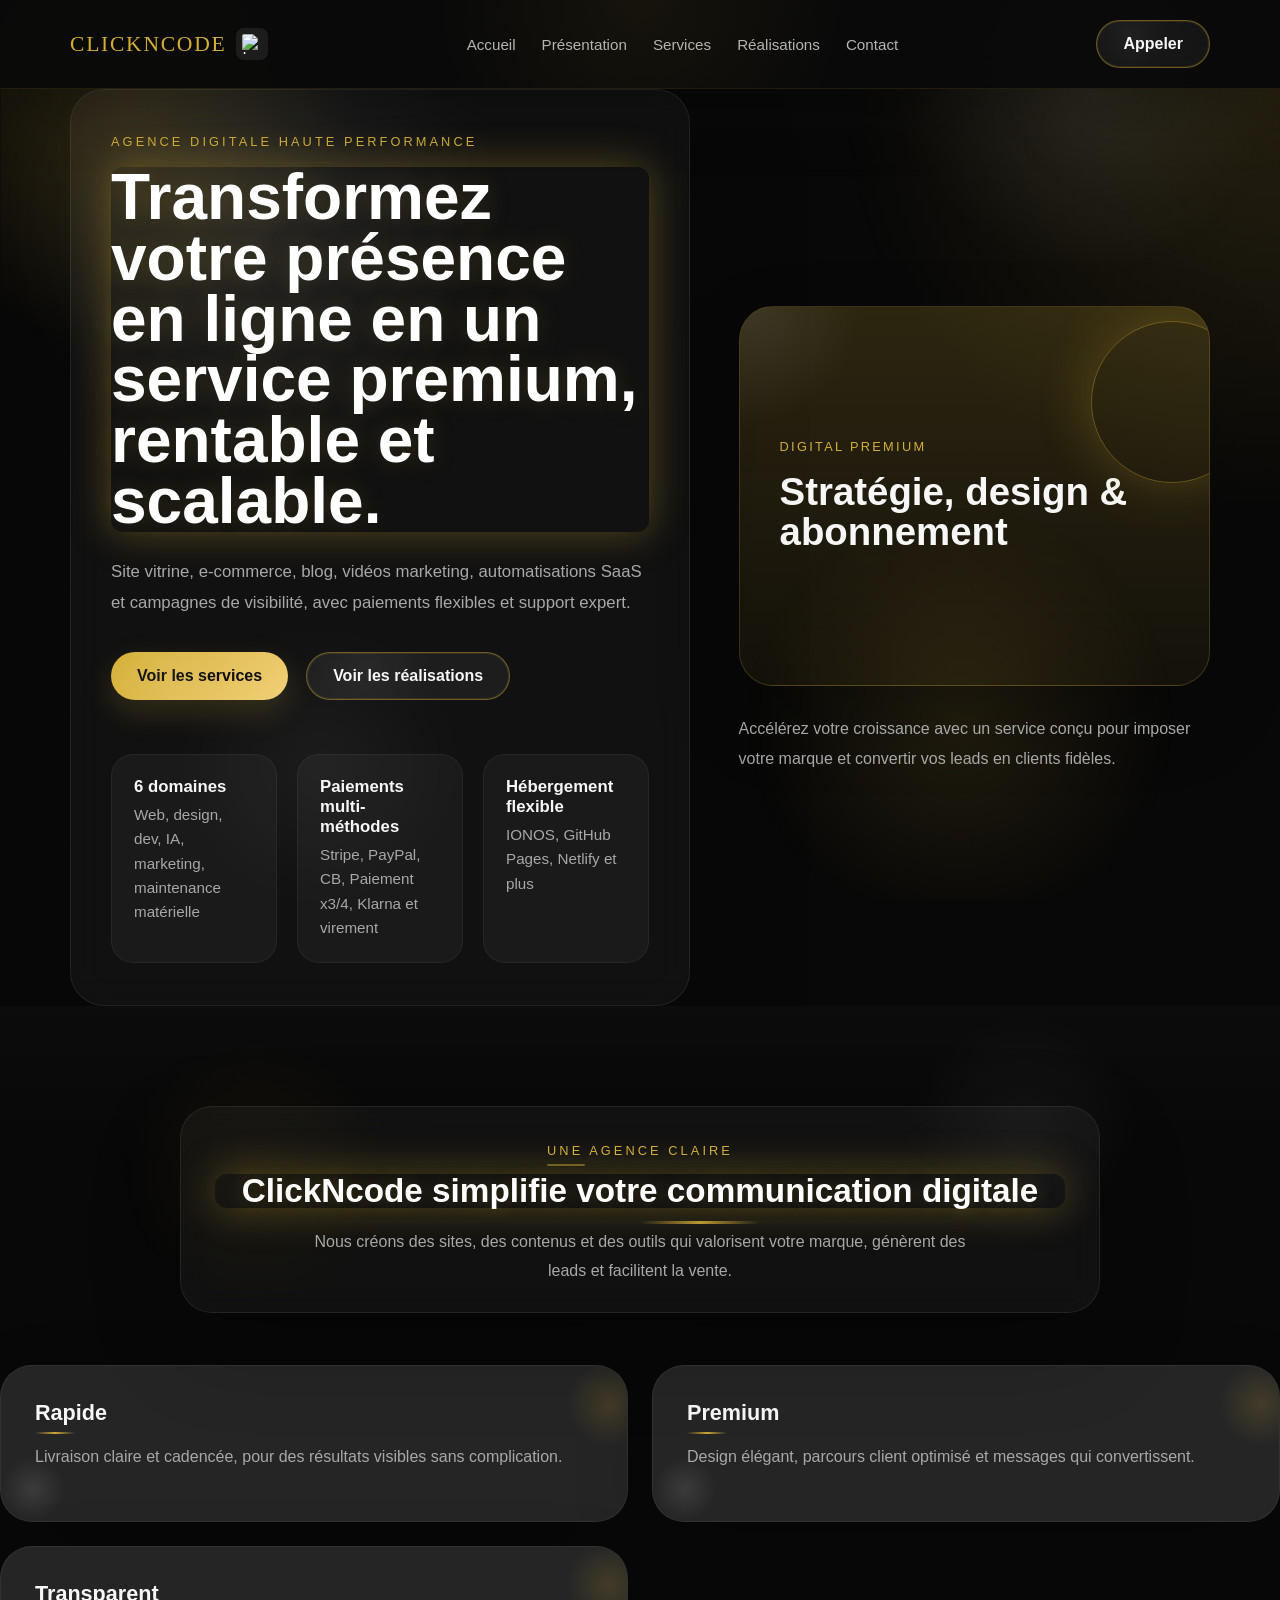
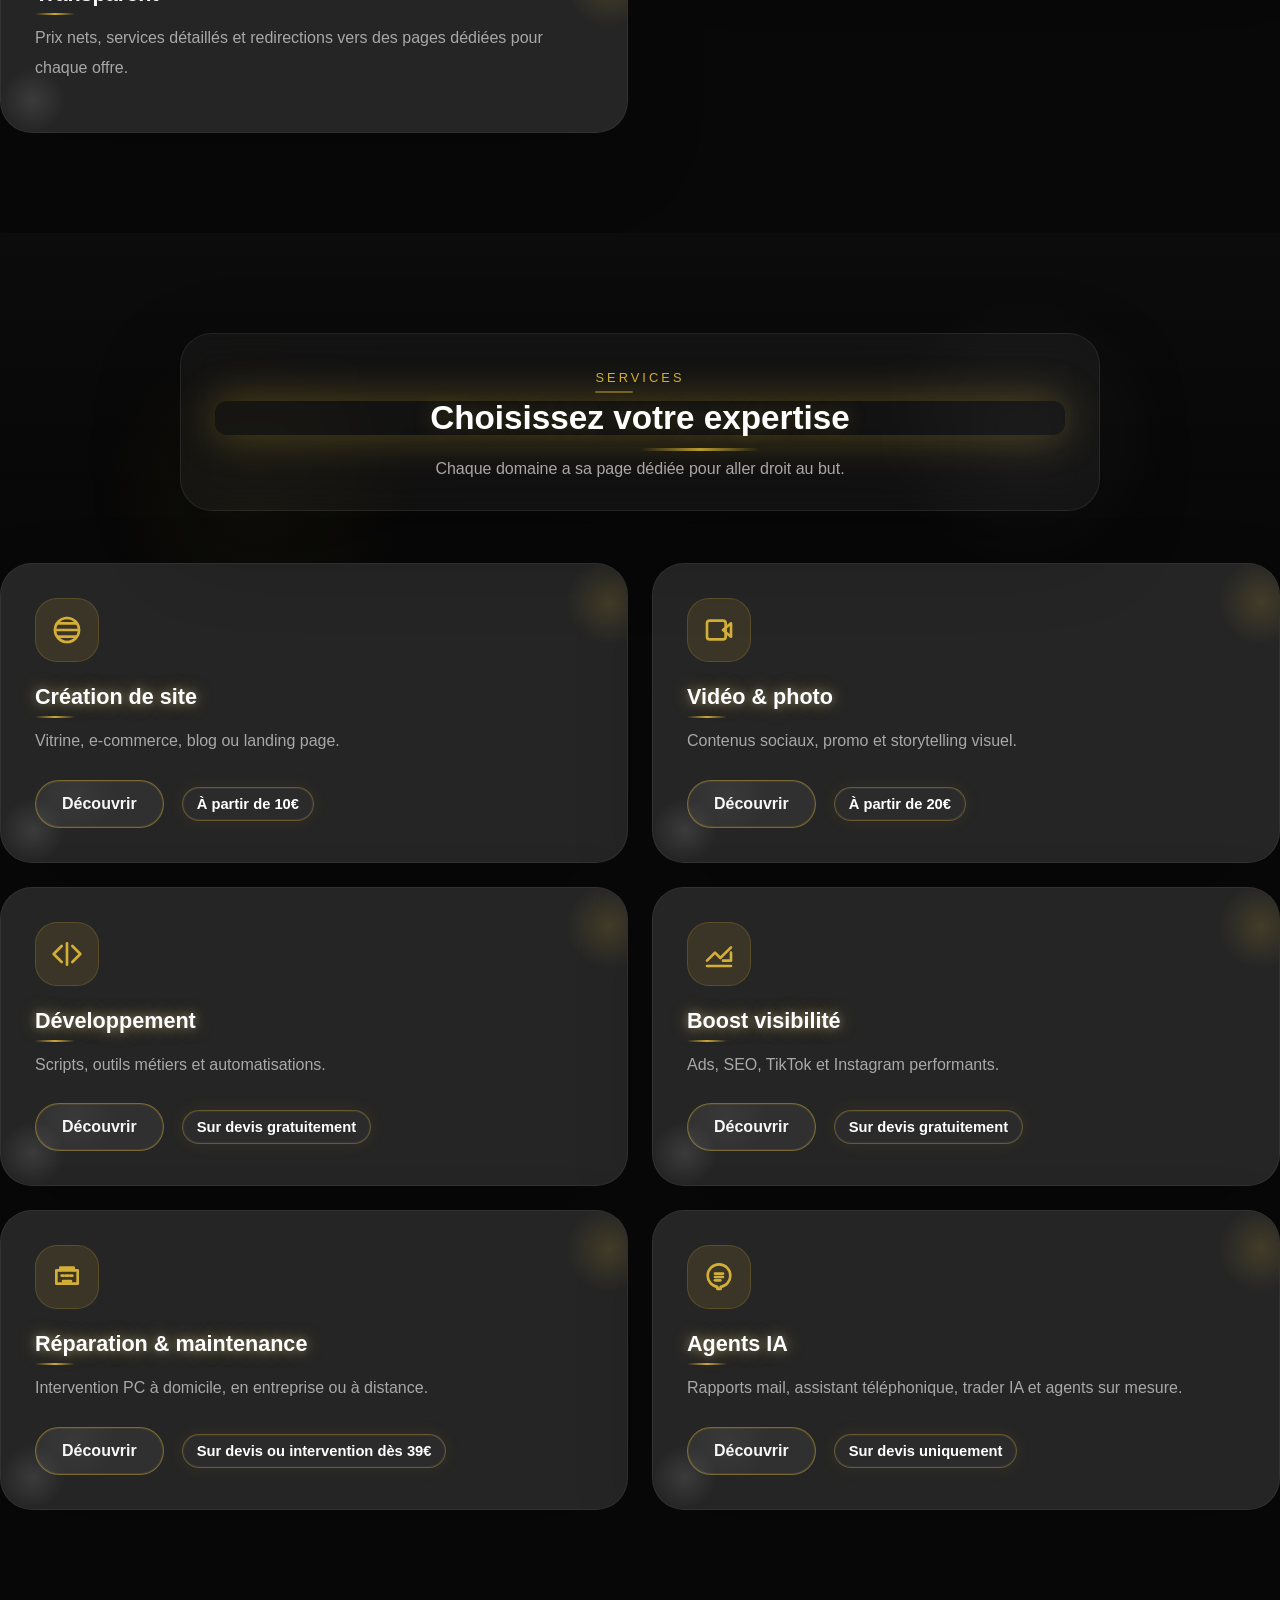
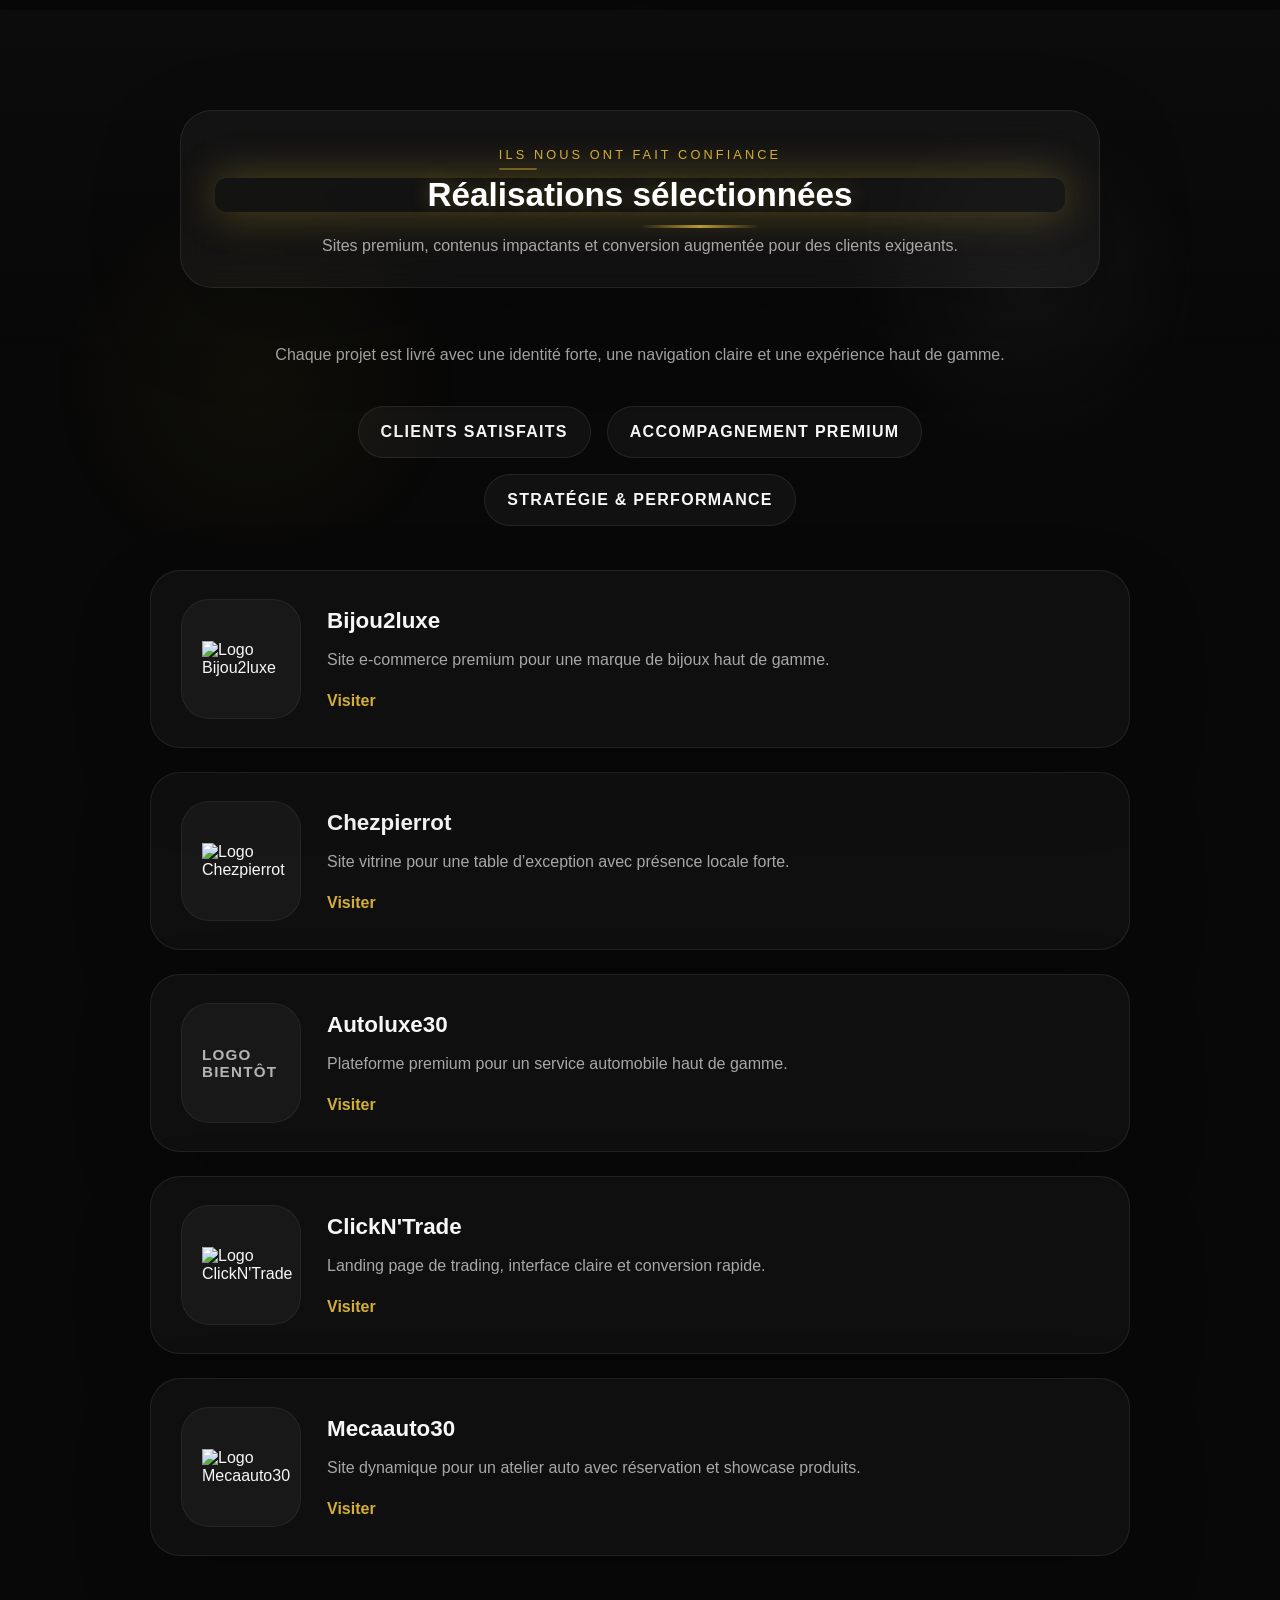
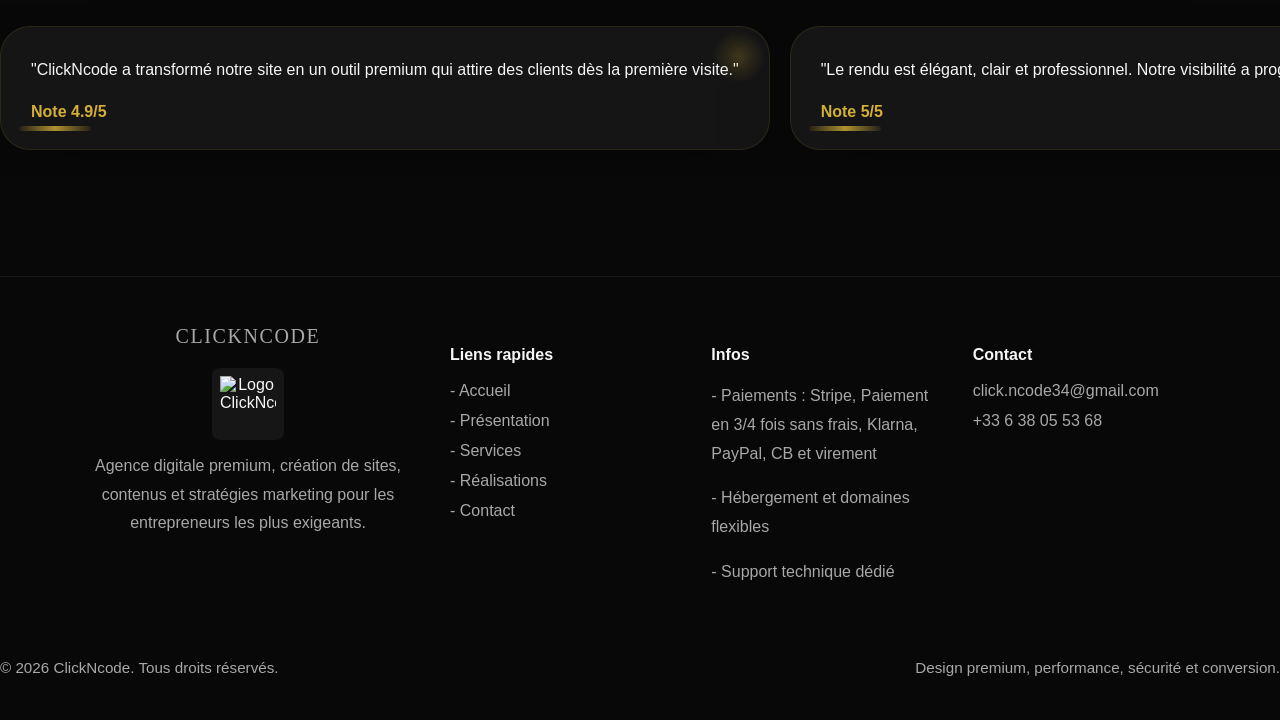
==== index.html @ bddd5344 "first comm" ====
<!DOCTYPE html>
<html lang="fr">
<head>
  <meta charset="UTF-8" />
  <meta name="viewport" content="width=device-width, initial-scale=1.0" />
  <meta http-equiv="X-UA-Compatible" content="IE=edge" />
  <meta http-equiv="Content-Security-Policy" content="default-src 'self'; script-src 'self' https://js.stripe.com; style-src 'self' 'unsafe-inline'; img-src 'self' data:; connect-src 'self' https://api.stripe.com https://hooks.stripe.com;" />
  <meta name="referrer" content="strict-origin-when-cross-origin" />
  <meta name="theme-color" content="#0F0F0F" />
  <title>ClickNcode | Agence digitale premium - site web, vidéo, visibilité</title>
  <meta name="description" content="ClickNcode accompagne les entreprises avec des sites vitrines, montages vidéo/photo, stratégies de visibilité et outils digitaux sur mesure. Paiements flexibles et hébergement adapté." />
  <meta name="keywords" content="ClickNcode, agence digitale, création site web, montage vidéo, boost visibilité, SEO, marketing digital, paiement flexible, hébergement web" />
  <meta property="og:title" content="ClickNcode | Agence digitale premium" />
  <meta property="og:description" content="Solutions web, vidéo/photo, visibilité et développement digital premium avec paiements flexibles et hébergement sur mesure." />
  <meta property="og:type" content="website" />
  <link rel="preconnect" href="https://fonts.googleapis.com" />
  <link rel="preconnect" href="https://fonts.gstatic.com" crossorigin />
  <link href="https://fonts.googleapis.com/css2?family=Montserrat:wght@300;400;500;600;700;800&family=Playfair+Display:wght@600;700;800&display=swap" rel="stylesheet" />
  <link rel="manifest" href="manifest.json" />
  <link rel="icon" type="image/png" href="logo_image_video/Logo%20CLICKNCODE.png" />
  <link rel="stylesheet" href="style.css" />
</head>
<body>
  <div class="page-loader" aria-hidden="true"><span></span></div>
  <header class="site-header">
    <div class="container header-inner">
      <div class="brand-group">
        <a class="brand" href="#hero">ClickNcode</a>
        <img class="brand-logo" src="logo_image_video/Logo%20CLICKNCODE.png" alt="Logo ClickNcode" />
      </div>
      <nav class="nav" aria-label="Navigation principale">
        <a href="#hero">Accueil</a>
        <a href="#presentation">Présentation</a>
        <a href="#services">Services</a>
        <a href="#realisations">Réalisations</a>
        <a href="#footer">Contact</a>
      </nav>
      <div class="header-actions">
        <a class="btn btn-secondary" href="tel:+33123456789">Appeler</a>
        <button class="menu-toggle" aria-label="Ouvrir le menu" aria-expanded="false">Menu</button>
      </div>
    </div>
  </header>

  <div class="mobile-menu" hidden>
    <a href="#hero">Accueil</a>
    <a href="#presentation">Présentation</a>
    <a href="#services">Services</a>
    <a href="#realisations">Réalisations</a>
    <a href="#footer">Contact</a>
    <a class="btn btn-primary" href="tel:+33123456789">Appeler</a>
  </div>

  <main>
    <section id="hero" class="hero section-hero">
      <div class="container hero-grid">
        <div class="hero-copy fade-in">
          <span class="eyebrow">Agence digitale haute performance</span>
          <h1 class="glow-title text-neon">Transformez votre présence en ligne en un service premium, rentable et scalable.</h1>
          <p>Site vitrine, e-commerce, blog, vidéos marketing, automatisations SaaS et campagnes de visibilité, avec paiements flexibles et support expert.</p>
          <div class="hero-actions">
            <a class="btn btn-primary" href="#services">Voir les services</a>
            <a class="btn btn-secondary" href="#realisations">Voir les réalisations</a>
          </div>
          <div class="hero-stats fade-in">
            <div><strong>6 domaines</strong><span>Web, design, dev, IA, marketing, maintenance matérielle</span></div>
            <div><strong>Paiements multi-méthodes</strong><span>Stripe, PayPal, CB, Paiement x3/4, Klarna et virement</span></div>
            <div><strong>Hébergement flexible</strong><span>IONOS, GitHub Pages, Netlify et plus</span></div>
          </div>
        </div>
        <div class="hero-visual fade-in" aria-hidden="true">
          <div class="hero-card">
            <span>Digital premium</span>
            <h2>Stratégie, design & abonnement</h2>
          </div>
          <div class="hero-detail fade-in">
            <p>Accélérez votre croissance avec un service conçu pour imposer votre marque et convertir vos leads en clients fidèles.</p>
          </div>
        </div>
      </div>
    </section>

    <section id="presentation" class="section fade-in">
      <div class="container section-header fade-in">
        <span class="eyebrow">Une agence claire</span>
        <h2 class="glow-title text-underline-gold">ClickNcode simplifie votre communication digitale</h2>
        <p>Nous créons des sites, des contenus et des outils qui valorisent votre marque, génèrent des leads et facilitent la vente.</p>
      </div>
      <div class="services-grid">
        <article class="service-card">
          <h3>Rapide</h3>
          <p>Livraison claire et cadencée, pour des résultats visibles sans complication.</p>
        </article>
        <article class="service-card">
          <h3>Premium</h3>
          <p>Design élégant, parcours client optimisé et messages qui convertissent.</p>
        </article>
        <article class="service-card">
          <h3>Transparent</h3>
          <p>Prix nets, services détaillés et redirections vers des pages dédiées pour chaque offre.</p>
        </article>
      </div>
    </section>

    <section id="services" class="section services-section fade-in">
      <div class="container section-header">
        <span class="eyebrow">Services</span>
        <h2 class="glow-title text-underline-gold">Choisissez votre expertise</h2>
        <p>Chaque domaine a sa page dédiée pour aller droit au but.</p>
      </div>
      <div class="services-grid">
        <article class="service-card fade-in">
          <div class="service-icon service-icon-web"></div>
          <h3 class="text-neon text-underline-gold">Création de site</h3>
          <p>Vitrine, e-commerce, blog ou landing page.</p>
          <div class="service-card-actions">
            <a class="btn btn-secondary" href="site-internet.html">Découvrir</a>
            <span class="service-note">À partir de 10€</span>
          </div>
        </article>
        <article class="service-card fade-in">
          <div class="service-icon service-icon-video"></div>
          <h3 class="text-neon text-underline-gold">Vidéo & photo</h3>
          <p>Contenus sociaux, promo et storytelling visuel.</p>
          <div class="service-card-actions">
            <a class="btn btn-secondary" href="video-photo.html">Découvrir</a>
            <span class="service-note">À partir de 20€</span>
          </div>
        </article>
        <article class="service-card fade-in">
          <div class="service-icon service-icon-dev"></div>
          <h3 class="text-neon text-underline-gold">Développement</h3>
          <p>Scripts, outils métiers et automatisations.</p>
          <div class="service-card-actions">
            <a class="btn btn-secondary" href="dev-workflow.html">Découvrir</a>
            <span class="service-note">Sur devis gratuitement</span>
          </div>
        </article>
        <article class="service-card fade-in">
          <div class="service-icon service-icon-growth"></div>
          <h3 class="text-neon text-underline-gold">Boost visibilité</h3>
          <p>Ads, SEO, TikTok et Instagram performants.</p>
          <div class="service-card-actions">
            <a class="btn btn-secondary" href="boost-visibilite.html">Découvrir</a>
            <span class="service-note">Sur devis gratuitement</span>
          </div>
        </article>
        <article class="service-card fade-in">
          <div class="service-icon service-icon-repair"></div>
          <h3 class="text-neon text-underline-gold">Réparation & maintenance</h3>
          <p>Intervention PC à domicile, en entreprise ou à distance.</p>
          <div class="service-card-actions">
            <a class="btn btn-secondary" href="repair-maintenance.html">Découvrir</a>
            <span class="service-note">Sur devis ou intervention dès 39€</span>
          </div>
        </article>
        <article class="service-card fade-in">
          <div class="service-icon service-icon-ia"></div>
          <h3 class="text-neon text-underline-gold">Agents IA</h3>
          <p>Rapports mail, assistant téléphonique, trader IA et agents sur mesure.</p>
          <div class="service-card-actions">
            <a class="btn btn-secondary" href="ia-agent.html">Découvrir</a>
            <span class="service-note">Sur devis uniquement</span>
          </div>
        </article>
      </div>
    </section>

    <section id="realisations" class="section work-section">
      <div class="container section-header">
        <span class="eyebrow">Ils nous ont fait confiance</span>
        <h2 class="glow-title text-underline-gold">Réalisations sélectionnées</h2>
        <p>Sites premium, contenus impactants et conversion augmentée pour des clients exigeants.</p>
      </div>
      <div class="projects-intro">
        <p>Chaque projet est livré avec une identité forte, une navigation claire et une expérience haut de gamme.</p>
      </div>
      <div class="trust-line">
        <span>Clients satisfaits</span>
        <span>Accompagnement premium</span>
        <span>Stratégie & performance</span>
      </div>
      <div class="projects-grid projects-grid--centered">
        <article class="project-card fade-in">
          <div class="project-logo">
            <img src="images/logo%20realisation%20site/bijou2luxe.png" alt="Logo Bijou2luxe" />
          </div>
          <div class="project-card-content">
            <h3>Bijou2luxe</h3>
            <p>Site e-commerce premium pour une marque de bijoux haut de gamme.</p>
            <a class="project-link" href="https://www.bijou2luxe.fr" target="_blank" rel="noreferrer">Visiter</a>
          </div>
        </article>
        <article class="project-card">
          <div class="project-logo">
            <img src="images/logo%20realisation%20site/chezpierrot.png" alt="Logo Chezpierrot" />
          </div>
          <div class="project-card-content">
            <h3>Chezpierrot</h3>
            <p>Site vitrine pour une table d’exception avec présence locale forte.</p>
            <a class="project-link" href="https://www.chezpierrot.fr" target="_blank" rel="noreferrer">Visiter</a>
          </div>
        </article>
        <article class="project-card project-card--placeholder">
          <div class="project-logo project-logo--placeholder">
            <span>Logo bientôt</span>
          </div>
          <div class="project-card-content">
            <h3>Autoluxe30</h3>
            <p>Plateforme premium pour un service automobile haut de gamme.</p>
            <a class="project-link" href="https://www.autoluxe30.fr" target="_blank" rel="noreferrer">Visiter</a>
          </div>
        </article>
        <article class="project-card">
          <div class="project-logo">
            <img src="images/logo%20realisation%20site/clickntrade.png" alt="Logo ClickN'Trade" />
          </div>
          <div class="project-card-content">
            <h3>ClickN'Trade</h3>
            <p>Landing page de trading, interface claire et conversion rapide.</p>
            <a class="project-link" href="https://cliqueandtrade.github.io/Trading/" target="_blank" rel="noreferrer">Visiter</a>
          </div>
        </article>
        <article class="project-card">
          <div class="project-logo">
            <img src="images/logo%20realisation%20site/mecaauto.png" alt="Logo Mecaauto30" />
          </div>
          <div class="project-card-content">
            <h3>Mecaauto30</h3>
            <p>Site dynamique pour un atelier auto avec réservation et showcase produits.</p>
            <a class="project-link" href="https://www.mecaauto30.fr" target="_blank" rel="noreferrer">Visiter</a>
          </div>
        </article>
      </div>
      <div class="testimonial-carousel" style="margin-top: 50px;">
        <div class="testimonial-track">
          <article class="testimonial-card">
            <p>"ClickNcode a transformé notre site en un outil premium qui attire des clients dès la première visite."</p>
            <strong>Note 4.9/5</strong>
          </article>
          <article class="testimonial-card">
            <p>"Le rendu est élégant, clair et professionnel. Notre visibilité a progressé immédiatement."</p>
            <strong>Note 5/5</strong>
          </article>
          <article class="testimonial-card">
            <p>"Le nouveau site reflète parfaitement notre image de marque et apporte un vrai sérieux à notre offre."</p>
            <strong>Note 5/5</strong>
          </article>
          <article class="testimonial-card">
            <p>"Très réactif, professionnel et à l’écoute. Le projet a été livré dans les temps avec une qualité remarquable."</p>
            <strong>Note 4.9/5</strong>
          </article>
          <article class="testimonial-card">
            <p>"Les visuels et le parcours client sont modernes et performants. On reçoit déjà plus de demandes qualifiées."</p>
            <strong>Note 5/5</strong>
          </article>
          <article class="testimonial-card">
            <p>"Un accompagnement premium et une stratégie qui fait la différence dans nos campagnes marketing."</p>
            <strong>Note 4.9/5</strong>
          </article>
          <article class="testimonial-card">
            <p>"Notre présence en ligne est enfin cohérente et soignée. Excellent travail sur l’identité visuelle."</p>
            <strong>Note 4.9/5</strong>
          </article>
          <article class="testimonial-card">
            <p>"La communication était claire, la mise en place rapide et les résultats visibles dès le lancement."</p>
            <strong>Note 5/5</strong>
          </article>
          <article class="testimonial-card">
            <p>"Chaque détail du site montre un vrai savoir-faire. Le service est haut de gamme et efficace."</p>
            <strong>Note 4.9/5</strong>
          </article>
          <article class="testimonial-card">
            <p>"Nous recommandons ClickNcode pour son professionnalisme, sa créativité et sa capacité à livrer du premium."</p>
            <strong>Note 5/5</strong>
          </article>
          <article class="testimonial-card">
            <p>"ClickNcode a transformé notre site en un outil premium qui attire des clients dès la première visite."</p>
            <strong>Note 4.9/5</strong>
          </article>
          <article class="testimonial-card">
            <p>"Le rendu est élégant, clair et professionnel. Notre visibilité a progressé immédiatement."</p>
            <strong>Note 5/5</strong>
          </article>
          <article class="testimonial-card">
            <p>"Le nouveau site reflète parfaitement notre image de marque et apporte un vrai sérieux à notre offre."</p>
            <strong>Note 5/5</strong>
          </article>
          <article class="testimonial-card">
            <p>"Très réactif, professionnel et à l’écoute. Le projet a été livré dans les temps avec une qualité remarquable."</p>
            <strong>Note 4.9/5</strong>
          </article>
          <article class="testimonial-card">
            <p>"Les visuels et le parcours client sont modernes et performants. On reçoit déjà plus de demandes qualifiées."</p>
            <strong>Note 5/5</strong>
          </article>
          <article class="testimonial-card">
            <p>"Un accompagnement premium et une stratégie qui fait la différence dans nos campagnes marketing."</p>
            <strong>Note 4.9/5</strong>
          </article>
          <article class="testimonial-card">
            <p>"Notre présence en ligne est enfin cohérente et soignée. Excellent travail sur l’identité visuelle."</p>
            <strong>Note 4.9/5</strong>
          </article>
          <article class="testimonial-card">
            <p>"La communication était claire, la mise en place rapide et les résultats visibles dès le lancement."</p>
            <strong>Note 5/5</strong>
          </article>
          <article class="testimonial-card">
            <p>"Chaque détail du site montre un vrai savoir-faire. Le service est haut de gamme et efficace."</p>
            <strong>Note 4.9/5</strong>
          </article>
          <article class="testimonial-card">
            <p>"Nous recommandons ClickNcode pour son professionnalisme, sa créativité et sa capacité à livrer du premium."</p>
            <strong>Note 5/5</strong>
          </article>
        </div>
      </div>
    </section>
  </main>

  <footer id="footer" class="site-footer">
    <div class="container footer-grid">
      <div class="footer-logo-group">
        <div class="footer-brand-group">
          <a class="brand footer-brand" href="#hero">ClickNcode</a>
          <img class="footer-logo" src="logo_image_video/Logo%20CLICKNCODE.png" alt="Logo ClickNcode" />
        </div>
        <p>Agence digitale premium, création de sites, contenus et stratégies marketing pour les entrepreneurs les plus exigeants.</p>
      </div>
      <div>
        <h4>Liens rapides</h4>
        <a href="#hero"> - Accueil</a>
        <a href="#presentation"> - Présentation</a>
        <a href="#services"> - Services</a>
        <a href="#realisations"> - Réalisations</a>
        <a href="#footer"> - Contact</a>
      </div>
      <div>
        <h4>Infos</h4>
        <p> - Paiements : Stripe, Paiement en 3/4 fois sans frais, Klarna, PayPal, CB et virement</p>
        <p> - Hébergement et domaines flexibles</p>
        <p> - Support technique dédié</p>
      </div>
      <div>
        <h4>Contact</h4>
        <a href="mailto:click.ncode34@gmail.com">click.ncode34@gmail.com</a>
        <a href="tel:+33638055368">+33 6 38 05 53 68</a>
      </div>
    </div>
    <div class="footer-bottom">
      <p>© 2026 ClickNcode. Tous droits réservés.</p>
      <p>Design premium, performance, sécurité et conversion.</p>
    </div>
  </footer>

  <script src="script.js"></script>
</body>
</html>
---- style.css ----
:root {
  --color-primary: #d4af37;
  --color-primary-dark: #b08f2c;
  --color-dark: #0f0f0f;
  --color-accent: #252525;
  --color-surface: #141414;
  --color-muted: #b4b4b4;
  --color-light: #f5f5f5;
  --radius: 28px;
  --shadow: 0 32px 80px rgba(0, 0, 0, 0.18);
  --text: #f7f7f7;
  --text-muted: #a8a8a8;
}

* {
  box-sizing: border-box;
}

html {
  scroll-behavior: smooth;
}

body {
  margin: 0;
  font-family: 'Montserrat', sans-serif;
  background: #080808;
  color: var(--text);
  min-height: 100vh;
  position: relative;
  overflow-x: hidden;
}

body::before {
  content: '';
  position: fixed;
  inset: 0;
  pointer-events: none;
  background: radial-gradient(circle at 10% 15%, rgba(212, 175, 55, 0.18), transparent 16%),
    radial-gradient(circle at 85% 10%, rgba(255, 255, 255, 0.08), transparent 14%),
    radial-gradient(circle at 25% 85%, rgba(255, 255, 255, 0.05), transparent 12%),
    radial-gradient(circle at 75% 80%, rgba(212, 175, 55, 0.12), transparent 18%),
    linear-gradient(180deg, rgba(255,255,255,0.02), transparent 22%);
  filter: blur(1px);
  animation: drift 35s ease-in-out infinite;
  z-index: -1;
}

body::after {
  content: '';
  position: fixed;
  inset: 0;
  pointer-events: none;
  background-image: radial-gradient(rgba(255,255,255,0.04) 1px, transparent 1px);
  background-size: 130px 130px;
  opacity: 0.12;
  mix-blend-mode: screen;
  z-index: -1;
}

img {
  max-width: 100%;
  display: block;
}

a {
  color: inherit;
  text-decoration: none;
}

button,
input,
textarea {
  font: inherit;
}

.page-loader {
  position: fixed;
  inset: 0;
  display: flex;
  align-items: center;
  justify-content: center;
  background: #080808;
  z-index: 9999;
  transition: opacity 0.4s ease, visibility 0.4s ease;
}

.page-loader span {
  width: 72px;
  height: 72px;
  border: 3px solid rgba(212, 175, 55, 0.35);
  border-top-color: var(--color-primary);
  border-radius: 50%;
  animation: spin 1.3s linear infinite;
}

.page-loader.hidden {
  opacity: 0;
  visibility: hidden;
}

@keyframes spin {
  to {
    transform: rotate(360deg);
  }
}

.site-header {
  position: sticky;
  top: 0;
  z-index: 50;
  backdrop-filter: blur(18px);
  background: rgba(15, 15, 15, 0.85);
  border-bottom: 1px solid rgba(255, 255, 255, 0.04);
  transition: background 0.3s ease, border-color 0.3s ease, box-shadow 0.3s ease;
}

.site-header.scrolled {
  background: rgba(10, 10, 10, 0.95);
  border-color: rgba(212, 175, 55, 0.12);
  box-shadow: 0 20px 60px rgba(0, 0, 0, 0.25);
}

.site-header::after {
  content: '';
  position: absolute;
  inset: 0;
  background: radial-gradient(circle at 50% 0%, rgba(212, 175, 55, 0.08), transparent 32%);
  pointer-events: none;
  opacity: 0.8;
}

.header-inner {
  display: flex;
  align-items: center;
  justify-content: space-between;
  gap: 32px;
  padding: 20px 0;
}

.container {
  width: min(1140px, calc(100% - 32px));
  margin: 0 auto;
}

.brand {
  font-family: 'Playfair Display', serif;
  font-size: 1.35rem;
  letter-spacing: 0.08em;
  color: var(--color-primary);
  text-transform: uppercase;
}

.brand-group,
.footer-brand-group {
  display: flex;
  align-items: center;
  gap: 10px;
}

.brand-logo {
  width: 32px;
  height: 32px;
  object-fit: contain;
  border-radius: 8px;
  background: rgba(255, 255, 255, 0.08);
  padding: 6px;
}

.nav {
  display: flex;
  gap: 26px;
  font-size: 0.95rem;
  color: var(--color-muted);
}

.nav a:hover {
  color: var(--text);
}

.header-actions {
  display: flex;
  gap: 16px;
  align-items: center;
}

.menu-toggle {
  display: none;
  border: 1px solid rgba(255, 255, 255, 0.14);
  background: transparent;
  color: var(--text);
  padding: 10px 14px;
  border-radius: 16px;
  cursor: pointer;
}

.btn {
  display: inline-flex;
  align-items: center;
  justify-content: center;
  border-radius: 999px;
  padding: 14px 26px;
  font-weight: 700;
  transition: transform 0.24s ease, background 0.24s ease;
}

.btn:hover {
  transform: translateY(-1px);
}

.btn-primary {
  background: linear-gradient(135deg, #d4af37, #f1d078);
  color: #0f0f0f;
  box-shadow: 0 12px 30px rgba(212, 175, 55, 0.18);
  transition: transform 0.24s ease, box-shadow 0.24s ease, filter 0.24s ease;
}

.btn-primary:hover {
  transform: translateY(-2px);
  box-shadow: 0 18px 40px rgba(212, 175, 55, 0.26);
  filter: brightness(1.06);
}

.btn-secondary {
  border: 1px solid rgba(212, 175, 55, 0.45);
  color: var(--text);
  background: rgba(255, 255, 255, 0.05);
  box-shadow: inset 0 0 0 1px rgba(212, 175, 55, 0.12);
}

.btn-secondary:hover {
  background: rgba(255, 255, 255, 0.09);
  border-color: rgba(212, 175, 55, 0.75);
  box-shadow: 0 0 28px rgba(212, 175, 55, 0.14);
}

.section {
  padding: 100px 0;
  position: relative;
  overflow: hidden;
}

.section::before {
  content: '';
  position: absolute;
  inset: 0;
  pointer-events: none;
  background: radial-gradient(circle at 20% 20%, rgba(212, 175, 55, 0.06), transparent 12%),
    radial-gradient(circle at 80% 15%, rgba(255, 255, 255, 0.05), transparent 10%);
  opacity: 0.85;
  animation: driftSlow 35s ease-in-out infinite;
}

.section::after {
  content: '';
  position: absolute;
  inset: 0;
  background: linear-gradient(180deg, rgba(255,255,255,0.02), transparent 20%);
  pointer-events: none;
}

.section-header {
  text-align: center;
  margin: 0 auto 52px;
  position: relative;
  z-index: 1;
  background: rgba(255, 255, 255, 0.04);
  border: 1px solid rgba(255, 255, 255, 0.08);
  border-radius: 32px;
  padding: 34px 34px 26px;
  max-width: 920px;
  box-shadow: 0 32px 90px rgba(0, 0, 0, 0.22);
  backdrop-filter: blur(16px);
}

.section-header h2 {
  font-size: clamp(2rem, 2.5vw, 3.2rem);
  line-height: 1.05;
  margin: 0;
  position: relative;
  z-index: 1;
  color: #fff;
  text-shadow: 0 0 18px rgba(212, 175, 55, 0.18);
}

.section-header p {
  color: var(--text-muted);
  max-width: 720px;
  margin: 20px auto 0;
  line-height: 1.8;
}

.section-header .eyebrow {
  position: relative;
  z-index: 1;
  margin-bottom: 16px;
}

.section-header .eyebrow::after {
  content: '';
  position: absolute;
  inset: auto 0 -8px 0;
  width: 38px;
  height: 2px;
  background: rgba(212, 175, 55, 0.45);
  border-radius: 999px;
}

.fade-in {
  opacity: 0;
  transform: translateY(30px);
  transition: opacity 0.75s ease, transform 0.75s ease;
}

.fade-in.visible {
  opacity: 1;
  transform: translateY(0);
}

.eyebrow {
  display: inline-block;
  margin-bottom: 18px;
  color: var(--color-primary);
  text-transform: uppercase;
  font-size: 0.8rem;
  letter-spacing: 0.24em;
}

.section-header h2 {
  font-size: clamp(2rem, 2.6vw, 3.4rem);
  line-height: 1.02;
  margin: 0;
  position: relative;
  z-index: 1;
  color: #fff;
  text-shadow: 0 0 20px rgba(212, 175, 55, 0.28), 0 0 36px rgba(255,255,255,0.08);
}

.section-header h2::after {
  content: '';
  position: absolute;
  left: 50%;
  bottom: -16px;
  width: 120px;
  height: 3px;
  border-radius: 999px;
  background: linear-gradient(90deg, rgba(212,175,55,0), rgba(212,175,55,0.95), rgba(212,175,55,0));
  transform: translateX(-50%) scaleX(1);
  transform-origin: center;
  opacity: 0.9;
  animation: underlinePulse 1.8s ease-in-out infinite alternate;
}

@keyframes underlinePulse {
  0% { transform: translateX(-50%) scaleX(0.9); opacity: 0.75; }
  100% { transform: translateX(-50%) scaleX(1); opacity: 1; }
}

.section-header p {
  color: var(--text-muted);
  max-width: 680px;
  margin: 20px auto 0;
  line-height: 1.8;
}

.section-header .eyebrow {
  position: relative;
  z-index: 1;
}

.section-header .eyebrow::after {
  content: '';
  position: absolute;
  inset: auto 0 -8px 0;
  height: 2px;
  background: rgba(212, 175, 55, 0.45);
  border-radius: 999px;
}

.section-hero {
  min-height: calc(100vh - 92px);
  display: grid;
  place-items: center;
  position: relative;
  overflow: hidden;
}

.section-hero::before {
  content: '';
  position: absolute;
  inset: 0;
  background: radial-gradient(circle at top right, rgba(212, 175, 55, 0.14), transparent 28%),
    radial-gradient(circle at 20% 15%, rgba(255, 255, 255, 0.08), transparent 20%);
  pointer-events: none;
}

.hero-grid {
  position: relative;
  display: grid;
  grid-template-columns: 1.2fr 0.9fr;
  gap: 40px;
  align-items: center;
}

.hero-copy {
  max-width: 620px;
  z-index: 1;
  background: rgba(255, 255, 255, 0.04);
  border: 1px solid rgba(255, 255, 255, 0.08);
  border-radius: 34px;
  padding: 42px 40px;
  box-shadow: 0 40px 120px rgba(0, 0, 0, 0.24);
  backdrop-filter: blur(18px);
  transition: transform 0.25s ease, border-color 0.25s ease;
}

.hero-copy:hover {
  transform: translateY(-2px);
}

.hero-copy h1 {
  font-size: clamp(2.8rem, 5vw, 4.4rem);
  line-height: 0.95;
  margin: 0 0 24px;
  opacity: 0;
  transform: translateY(24px);
  animation: revealUp 0.9s ease forwards 0.2s;
  text-shadow: 0 0 26px rgba(212, 175, 55, 0.18);
}

.hero-copy p {
  color: var(--text-muted);
  font-size: 1.05rem;
  line-height: 1.85;
  max-width: 560px;
  opacity: 0;
  transform: translateY(20px);
  animation: revealUp 0.9s ease forwards 0.35s;
  text-shadow: 0 0 10px rgba(255,255,255,0.06);
}

.hero-actions {
  display: flex;
  flex-wrap: wrap;
  gap: 18px;
  margin-top: 34px;
  opacity: 0;
  transform: translateY(18px);
  animation: revealUp 0.9s ease forwards 0.5s;
}

.hero-stats {
  display: grid;
  grid-template-columns: repeat(3, minmax(0, 1fr));
  gap: 20px;
  margin-top: 54px;
}

.hero-stats div {
  background: rgba(255, 255, 255, 0.04);
  border: 1px solid rgba(255, 255, 255, 0.05);
  padding: 22px;
  border-radius: 22px;
}

.hero-stats strong {
  display: block;
  font-size: 1.05rem;
  margin-bottom: 6px;
}

.hero-stats span {
  color: var(--text-muted);
  font-size: 0.95rem;
  line-height: 1.6;
}

.hero-visual {
  position: relative;
}

.hero-card {
  position: relative;
  background: linear-gradient(180deg, rgba(212, 175, 55, 0.18), rgba(212, 175, 55, 0.06));
  border: 1px solid rgba(212, 175, 55, 0.22);
  border-radius: 34px;
  padding: 40px;
  min-height: 380px;
  display: flex;
  flex-direction: column;
  justify-content: center;
  gap: 18px;
  box-shadow: var(--shadow);
  overflow: hidden;
}

.hero-card::before {
  content: '';
  position: absolute;
  inset: 0;
  background: radial-gradient(circle at top left, rgba(255, 255, 255, 0.18), transparent 20%);
  opacity: 0.55;
  pointer-events: none;
  animation: pulseGlow 3.8s ease-in-out infinite alternate;
}

.hero-card::after {
  content: '';
  position: absolute;
  top: 14px;
  right: -44px;
  width: 160px;
  height: 160px;
  border-radius: 50%;
  border: 1px solid rgba(212, 175, 55, 0.45);
  box-shadow: 0 0 60px rgba(212, 175, 55, 0.3);
  opacity: 0.85;
  pointer-events: none;
}

.hero-card span {
  color: var(--color-primary);
  text-transform: uppercase;
  letter-spacing: 0.18em;
  font-size: 0.8rem;
}

.hero-card h2 {
  margin: 0;
  font-size: 2.4rem;
  line-height: 1.05;
}

.hero-detail {
  margin-top: 28px;
  color: var(--text-muted);
  font-size: 1rem;
  line-height: 1.85;
}

.services-grid,
.pricing-grid,
.process-grid,
.testimonial-grid,
.footer-grid {
  display: grid;
  gap: 24px;
}

.services-grid {
  grid-template-columns: repeat(2, minmax(0, 1fr));
}

.service-card {
  background: var(--color-accent);
  border: 1px solid rgba(255, 255, 255, 0.06);
  border-radius: 32px;
  padding: 34px;
  box-shadow: var(--shadow);
  position: relative;
  overflow: hidden;
  transition: border-color 0.3s ease, box-shadow 0.3s ease;
}

.service-card::before {
  content: '';
  position: absolute;
  top: -22px;
  right: -42px;
  width: 120px;
  height: 120px;
  border-radius: 50%;
  background: radial-gradient(circle, rgba(212, 175, 55, 0.24), transparent 50%);
  opacity: 0.7;
  pointer-events: none;
}

.service-card::after {
  content: '';
  position: absolute;
  bottom: -18px;
  left: -18px;
  width: 100px;
  height: 100px;
  background: radial-gradient(circle, rgba(255, 255, 255, 0.1), transparent 45%);
  pointer-events: none;
}

.service-card:hover {
  border-color: rgba(212, 175, 55, 0.55);
  box-shadow: 0 34px 100px rgba(212, 175, 55, 0.22);
}

.service-card:hover::before {
  transform: scale(1.08);
  opacity: 1;
}

.service-card:hover .service-icon::before {
  filter: drop-shadow(0 0 18px rgba(212,175,55,0.45));
}

.service-card h3 {
  position: relative;
}

.service-card h3::after {
  content: '';
  position: absolute;
  left: 0;
  bottom: -8px;
  width: 40px;
  height: 2px;
  background: linear-gradient(90deg, rgba(212,175,55,0), rgba(212,175,55,0.95), rgba(212,175,55,0));
}

.service-card-actions {
  display: flex;
  align-items: center;
  gap: 18px;
  margin-top: 24px;
  flex-wrap: wrap;
}

.service-note {
  display: inline-flex;
  align-items: center;
  color: #fff;
  font-weight: 700;
  font-size: 0.92rem;
  padding: 8px 14px;
  border-radius: 999px;
  border: 1px solid rgba(212, 175, 55, 0.35);
  background: rgba(255, 255, 255, 0.03);
  box-shadow: inset 0 0 0 1px rgba(255, 255, 255, 0.05), 0 0 18px rgba(212, 175, 55, 0.08);
  position: relative;
  overflow: hidden;
}

.service-note::after {
  content: '';
  position: absolute;
  inset: 0;
  background: linear-gradient(120deg, rgba(255,255,255,0.3) 0%, rgba(255,255,255,0.05) 50%, rgba(255,255,255,0.3) 100%);
  opacity: 0.08;
  transform: translateX(-110%);
  transition: transform 0.8s ease;
}

.service-note:hover::after {
  transform: translateX(110%);
}

@media (max-width: 720px) {
  .service-card-actions {
    flex-direction: column;
    align-items: flex-start;
    gap: 12px;
  }

  .service-note {
    width: 100%;
    text-align: center;
    justify-content: center;
  }
}

.service-icon {
  width: 64px;
  height: 64px;
  border-radius: 22px;
  display: grid;
  place-items: center;
  margin-bottom: 22px;
  background: rgba(212, 175, 55, 0.12);
  border: 1px solid rgba(212, 175, 55, 0.2);
}

.service-icon::before {
  content: '';
  width: 32px;
  height: 32px;
  display: block;
  background-size: contain;
  background-repeat: no-repeat;
  background-position: center;
}

.service-icon-web::before {
  background-image: url("data:image/svg+xml,%3Csvg xmlns='http://www.w3.org/2000/svg' viewBox='0 0 24 24' fill='none' stroke='%23d4af37' stroke-width='2' stroke-linecap='round' stroke-linejoin='round'%3E%3Cpath d='M3 12h18'/%3E%3Cpath d='M12 3a9 9 0 0 1 0 18'/%3E%3Cpath d='M12 3a9 9 0 0 0 0 18'/%3E%3Cpath d='M5 7h14'/%3E%3Cpath d='M5 17h14'/%3E%3C/svg%3E");
}

.service-icon-video::before {
  background-image: url("data:image/svg+xml,%3Csvg xmlns='http://www.w3.org/2000/svg' viewBox='0 0 24 24' fill='none' stroke='%23d4af37' stroke-width='2' stroke-linecap='round' stroke-linejoin='round'%3E%3Crect x='3' y='5' width='14' height='14' rx='2'/%3E%3Cpath d='M21 7l-6 5 6 5V7z'/%3E%3C/svg%3E");
}

.service-icon-dev::before {
  background-image: url("data:image/svg+xml,%3Csvg xmlns='http://www.w3.org/2000/svg' viewBox='0 0 24 24' fill='none' stroke='%23d4af37' stroke-width='2' stroke-linecap='round' stroke-linejoin='round'%3E%3Cpolyline points='16 18 22 12 16 6'/%3E%3Cpolyline points='8 6 2 12 8 18'/%3E%3Cpath d='M12 4v16'/%3E%3C/svg%3E");
}

.service-icon-growth::before {
  background-image: url("data:image/svg+xml,%3Csvg xmlns='http://www.w3.org/2000/svg' viewBox='0 0 24 24' fill='none' stroke='%23d4af37' stroke-width='2' stroke-linecap='round' stroke-linejoin='round'%3E%3Cpolyline points='3 17 9 11 13 15 21 7'/%3E%3Cpath d='M21 11v6H15'/%3E%3Cpath d='M3 21h18'/%3E%3C/svg%3E");
}

.service-icon-ia::before {
  background-image: url("data:image/svg+xml,%3Csvg xmlns='http://www.w3.org/2000/svg' viewBox='0 0 24 24' fill='none' stroke='%23d4af37' stroke-width='2' stroke-linecap='round' stroke-linejoin='round'%3E%3Cpath d='M12 2.5c-4.7 0-8.5 3.8-8.5 8.5 0 4.3 3.2 7.9 7.3 8.4V21h2.4v-1.6c4.1-.4 7.3-4.1 7.3-8.4 0-4.7-3.8-8.5-8.5-8.5z'/%3E%3Cpath d='M9 9.5h6'/%3E%3Cpath d='M9 12h6'/%3E%3Cpath d='M9 14.5h4'/%3E%3C/svg%3E");
}

.service-icon-repair::before {
  background-image: url("data:image/svg+xml,%3Csvg xmlns='http://www.w3.org/2000/svg' viewBox='0 0 24 24' fill='none' stroke='%23d4af37' stroke-width='2' stroke-linecap='round' stroke-linejoin='round'%3E%3Cpath d='M4 7h16v10H4z'/%3E%3Cpath d='M7 7V5h10v2'/%3E%3Cpath d='M8 11h1.5'/%3E%3Cpath d='M14.5 11H16'/%3E%3Cpath d='M11 11h2'/%3E%3Cpath d='M9 15h6'/%3E%3Cpath d='M9 17h6'/%3E%3C/svg%3E");
}

.service-card h3 {
  margin: 0 0 14px;
  font-size: 1.35rem;
}

.service-card p {
  color: var(--text-muted);
  line-height: 1.85;
}

.pricing-grid {
  grid-template-columns: repeat(3, minmax(0, 1fr));
}

.pricing-card {
  background: rgba(255, 255, 255, 0.03);
  border: 1px solid rgba(255, 255, 255, 0.06);
  border-radius: 32px;
  padding: 34px;
  display: flex;
  flex-direction: column;
  justify-content: space-between;
}

.pricing-card.featured {
  border-color: rgba(212, 175, 55, 0.4);
  background: linear-gradient(180deg, rgba(255, 255, 255, 0.05), rgba(212, 175, 55, 0.08));
}

.package-tag {
  display: inline-flex;
  padding: 8px 16px;
  border-radius: 999px;
  background: rgba(212, 175, 55, 0.12);
  color: var(--color-primary);
  text-transform: uppercase;
  font-size: 0.75rem;
  letter-spacing: 0.16em;
}

.pricing-card h3 {
  margin: 24px 0 16px;
}

.pricing-card p {
  color: var(--text-muted);
  line-height: 1.8;
}

.price {
  margin: 28px 0;
  font-size: 3rem;
  line-height: 1;
}

.price span {
  display: block;
  font-size: 1rem;
  color: var(--text-muted);
  margin-top: 6px;
}

.pricing-card ul {
  list-style: none;
  padding: 0;
  margin: 0 0 30px;
  color: var(--text-muted);
  line-height: 1.9;
}

.pricing-card li::before {
  content: '•';
  color: var(--color-primary);
  display: inline-block;
  width: 1.2rem;
}

.process-grid {
  grid-template-columns: repeat(5, minmax(0, 1fr));
}

.process-step {
  background: var(--color-accent);
  border: 1px solid rgba(255, 255, 255, 0.06);
  border-radius: 28px;
  padding: 28px;
  text-align: center;
  min-height: 240px;
}

.process-step span {
  display: inline-flex;
  width: 48px;
  height: 48px;
  align-items: center;
  justify-content: center;
  border-radius: 50%;
  background: rgba(212, 175, 55, 0.16);
  color: var(--color-primary);
  font-weight: 800;
  margin-bottom: 18px;
}

.process-step h3 {
  margin: 0 0 14px;
}

.process-step p {
  color: var(--text-muted);
  line-height: 1.8;
}

.testimonial-grid,
.projects-grid {
  grid-template-columns: repeat(2, minmax(0, 1fr));
}

.testimonial-card,
.project-card {
  background: rgba(255, 255, 255, 0.03);
  border: 1px solid rgba(255, 255, 255, 0.08);
  padding: 34px;
  border-radius: 30px;
  box-shadow: var(--shadow);
}

.projects-intro {
  max-width: 760px;
  margin: 0 auto 36px;
  text-align: center;
}

.projects-intro p {
  color: var(--text-muted);
  font-size: 1rem;
  line-height: 1.9;
}

.trust-line {
  display: flex;
  justify-content: center;
  flex-wrap: wrap;
  gap: 16px;
  margin: 0 auto 44px;
  max-width: 820px;
}

.trust-line span {
  min-width: 180px;
  display: inline-flex;
  align-items: center;
  justify-content: center;
  padding: 16px 22px;
  background: rgba(255, 255, 255, 0.04);
  border: 1px solid rgba(255, 255, 255, 0.08);
  border-radius: 999px;
  font-weight: 600;
  color: var(--text);
  text-transform: uppercase;
  letter-spacing: 0.08em;
}

.projects-grid {
  display: grid;
  gap: 24px;
  margin: 0 auto;
  max-width: 980px;
}

.projects-grid--centered {
  grid-template-columns: 1fr;
}

.project-card {
  display: grid;
  grid-template-columns: 120px 1fr;
  gap: 26px;
  align-items: center;
  background: rgba(255, 255, 255, 0.03);
  border: 1px solid rgba(255, 255, 255, 0.08);
  padding: 28px 30px;
  border-radius: 30px;
  box-shadow: var(--shadow);
}

.project-logo {
  display: grid;
  place-items: center;
  width: 100%;
  min-height: 120px;
  padding: 20px;
  border-radius: 28px;
  background: rgba(255, 255, 255, 0.04);
  border: 1px solid rgba(255, 255, 255, 0.06);
}

.project-logo img {
  max-height: 80px;
  max-width: 100%;
  object-fit: contain;
}

.project-logo--placeholder {
  color: rgba(255, 255, 255, 0.68);
  font-size: 0.95rem;
  font-weight: 700;
  text-transform: uppercase;
  letter-spacing: 0.08em;
}

.project-card-content {
  display: grid;
  gap: 12px;
}

.project-card h3 {
  margin: 0;
  font-size: 1.4rem;
}

.project-card p {
  color: var(--text-muted);
  line-height: 1.75;
  margin: 0;
}

.project-link {
  display: inline-flex;
  color: var(--color-primary);
  font-weight: 700;
  margin-top: 6px;
}

.project-card:hover {
  transform: translateY(-4px);
  transition: transform 0.25s ease;
  border-color: rgba(212, 175, 55, 0.16);
  box-shadow: 0 32px 80px rgba(212, 175, 55, 0.12);
}

.project-card:hover .project-logo {
  background: rgba(212, 175, 55, 0.08);
}

@media (max-width: 820px) {
  .projects-grid--centered {
    grid-template-columns: 1fr;
  }

  .project-card {
    grid-template-columns: 1fr;
    text-align: center;
  }

  .project-card-content {
    align-items: center;
  }

  .project-logo {
    margin: 0 auto;
  }
}

.project-card a {
  color: var(--color-primary);
  font-weight: 700;
}

.testimonial-carousel {
  overflow: hidden;
  width: 100%;
  padding: 20px 0;
}

.testimonial-track {
  display: flex;
  gap: 20px;
  animation: slideTestimonials 30s linear infinite;
  padding-bottom: 6px;
}

.testimonial-card {
  min-width: 320px;
  flex: 0 0 auto;
  padding: 28px 30px;
  background: rgba(255, 255, 255, 0.055);
  border: 1px solid rgba(212, 175, 55, 0.12);
  transition: transform 0.3s ease, box-shadow 0.3s ease, border-color 0.3s ease;
  position: relative;
  overflow: hidden;
}

.testimonial-card::before {
  content: '';
  position: absolute;
  top: -10px;
  right: -10px;
  width: 80px;
  height: 80px;
  border-radius: 50%;
  background: radial-gradient(circle, rgba(212, 175, 55, 0.22), transparent 46%);
  pointer-events: none;
}

.testimonial-card:hover {
  transform: translateY(-4px);
  box-shadow: 0 32px 72px rgba(212, 175, 55, 0.22);
  border-color: rgba(212, 175, 55, 0.24);
}

.testimonial-card::after {
  content: '';
  position: absolute;
  left: 18px;
  bottom: 18px;
  width: 72px;
  height: 5px;
  border-radius: 999px;
  background: linear-gradient(90deg, rgba(212,175,55,0.08), rgba(212,175,55,0.9), rgba(212,175,55,0.08));
  opacity: 0.9;
  pointer-events: none;
}

.testimonial-card:hover::after {
  width: 90px;
}

.testimonial-card p {
  font-size: 1rem;
  line-height: 1.85;
  margin: 0 0 18px;
  color: var(--text);
}

.testimonial-card strong {
  color: var(--color-primary);
}

@keyframes slideTestimonials {
  0% { transform: translateX(0); }
  100% { transform: translateX(-50%); }
}

@keyframes drift {
  0%, 100% { transform: translate(0, 0); }
  50% { transform: translate(10px, -10px); }
}

@keyframes revealUp {
  0% { opacity: 0; transform: translateY(26px); }
  100% { opacity: 1; transform: translateY(0); }
}

@keyframes driftSlow {
  0%, 100% { transform: translate(0, 0); }
  50% { transform: translate(-10px, 8px); }
}

@keyframes pulseGlow {
  0% { opacity: 0.55; transform: scale(1); }
  100% { opacity: 0.7; transform: scale(1.02); }
}

.btn-primary,
.btn-secondary {
  position: relative;
  overflow: hidden;
}

.btn-primary::after,
.btn-secondary::after {
  content: '';
  position: absolute;
  inset: 0;
  background: radial-gradient(circle at 30% 30%, rgba(255, 255, 255, 0.3), transparent 45%);
  opacity: 0.15;
  pointer-events: none;
}

.btn-primary:hover::after,
.btn-secondary:hover::after {
  opacity: 0.3;
}

.fade-in {
  opacity: 0;
  transform: translateY(22px);
  transition: opacity 0.75s ease, transform 0.75s ease;
}

.fade-in.visible {
  opacity: 1;
  transform: translateY(0);
}

.glow-title {
  position: relative;
  color: #fff;
  text-shadow: 0 0 20px rgba(212, 175, 55, 0.45), 0 0 40px rgba(212, 175, 55, 0.18);
}

.glow-title::before {
  content: '';
  position: absolute;
  inset: 0;
  border-radius: 12px;
  box-shadow: 0 0 40px rgba(212, 175, 55, 0.35);
  opacity: 0;
  transition: opacity 0.4s ease;
}

.glow-title.visible::before {
  opacity: 1;
}

.text-neon {
  position: relative;
  color: #fff;
  text-shadow: 0 0 10px rgba(255,255,255,0.3), 0 0 16px rgba(212, 175, 55, 0.5);
}

.text-underline-gold {
  position: relative;
}

.text-underline-gold::after {
  content: '';
  position: absolute;
  left: 0;
  bottom: -8px;
  width: 100%;
  height: 3px;
  border-radius: 999px;
  background: linear-gradient(90deg, rgba(212,175,55,0), rgba(212,175,55,0.95), rgba(212,175,55,0));
  transform: scaleX(0);
  transform-origin: left;
  transition: transform 0.5s ease;
}

.text-underline-gold.visible::after {
  transform: scaleX(1);
}

.contact-grid {
  display: grid;
  grid-template-columns: 1fr 0.95fr;
  gap: 48px;
  align-items: start;
}

.contact-copy {
  max-width: 520px;
}

.contact-copy h2 {
  margin: 18px 0 0;
  font-size: clamp(2rem, 3.6vw, 3rem);
}

.contact-copy p {
  color: var(--text-muted);
  line-height: 1.9;
  margin-top: 22px;
}

.contact-details {
  display: grid;
  gap: 14px;
  margin-top: 28px;
}

.contact-link {
  color: var(--text);
  border-bottom: 1px solid rgba(212, 175, 55, 0.2);
  padding-bottom: 2px;
}

.social-buttons {
  display: flex;
  flex-wrap: wrap;
  gap: 12px;
  margin-top: 28px;
}

.social-btn {
  padding: 12px 18px;
  border-radius: 999px;
  font-size: 0.95rem;
  color: #fff;
  transition: transform 0.2s ease;
}

.social-btn:hover {
  transform: translateY(-1px);
}

.social-facebook { background: #1877f2; }
.social-instagram { background: #e1306c; }
.social-tiktok { background: #000; }

.contact-form {
  background: var(--color-accent);
  border: 1px solid rgba(255, 255, 255, 0.05);
  border-radius: 32px;
  padding: 36px;
}

.form-field {
  display: grid;
  gap: 12px;
  margin-bottom: 20px;
}

.form-field label {
  color: var(--text-muted);
  font-size: 0.95rem;
}

.form-field input,
.form-field textarea {
  border: 1px solid rgba(255, 255, 255, 0.12);
  border-radius: 20px;
  background: rgba(255, 255, 255, 0.03);
  color: var(--text);
  padding: 16px 18px;
}

.form-field input::placeholder,
.form-field textarea::placeholder {
  color: rgba(255, 255, 255, 0.45);
}

.form-note {
  margin-top: 18px;
  color: var(--text-muted);
  font-size: 0.95rem;
}

.site-footer {
  border-top: 1px solid rgba(255, 255, 255, 0.06);
  padding: 48px 0 24px;
}

.footer-grid {
  grid-template-columns: 1.5fr repeat(3, minmax(0, 1fr));
  gap: 24px;
}

.footer-logo-group {
  display: flex;
  flex-direction: column;
  align-items: center;
  gap: 12px;
  margin-bottom: 18px;
  text-align: center;
}

.footer-brand {
  display: inline-block;
  font-size: 1.25rem;
}

.footer-brand-group {
  display: flex;
  flex-direction: column;
  align-items: center;
  gap: 8px;
}

.footer-logo {
  width: 72px;
  height: 72px;
  object-fit: contain;
  border-radius: 8px;
  background: rgba(255, 255, 255, 0.06);
  padding: 8px;
}

.footer-logo-group p {
  max-width: 360px;
  margin: 0;
}

.site-footer h4 {
  margin-bottom: 18px;
  font-size: 1rem;
}

.site-footer a {
  display: block;
  margin-bottom: 12px;
  color: var(--text-muted);
}

.site-footer p {
  color: var(--text-muted);
  line-height: 1.8;
}

.footer-bottom {
  display: flex;
  justify-content: space-between;
  flex-wrap: wrap;
  gap: 16px;
  margin-top: 36px;
  color: rgba(255, 255, 255, 0.55);
  font-size: 0.95rem;
}

.mobile-menu {
  position: fixed;
  inset: 0;
  z-index: 49;
  background: rgba(10, 10, 10, 0.98);
  padding: 100px 24px 24px;
  display: grid;
  gap: 20px;
  overflow-y: auto;
}

.mobile-menu[hidden] {
  display: none !important;
}

.mobile-menu a {
  font-size: 1.1rem;
  color: var(--text);
  padding: 12px 0;
  border-bottom: 1px solid rgba(255, 255, 255, 0.06);
}

@media (max-width: 960px) {
  .hero-grid {
    grid-template-columns: 1fr;
  }

  .hero-stats {
    grid-template-columns: 1fr;
  }

  .services-grid,
  .testimonial-grid {
    grid-template-columns: 1fr;
  }

  .pricing-grid {
    grid-template-columns: 1fr;
  }

  .process-grid {
    grid-template-columns: 1fr;
  }

  .container {
    width: min(100%, calc(100% - 32px));
  }
}

@media (max-width: 720px) {
  .header-inner {
    flex-wrap: wrap;
  }

  .nav {
    display: none;
  }

  .menu-toggle {
    display: inline-flex;
  }

  .hero-copy h1 {
    font-size: 2.5rem;
  }

  .contact-grid {
    grid-template-columns: 1fr;
  }

  .footer-grid {
    grid-template-columns: 1fr;
  }
}

@media (prefers-reduced-motion: reduce) {
  *, *::before, *::after {
    animation: none !important;
    transition: none !important;
    scroll-behavior: auto !important;
  }
}
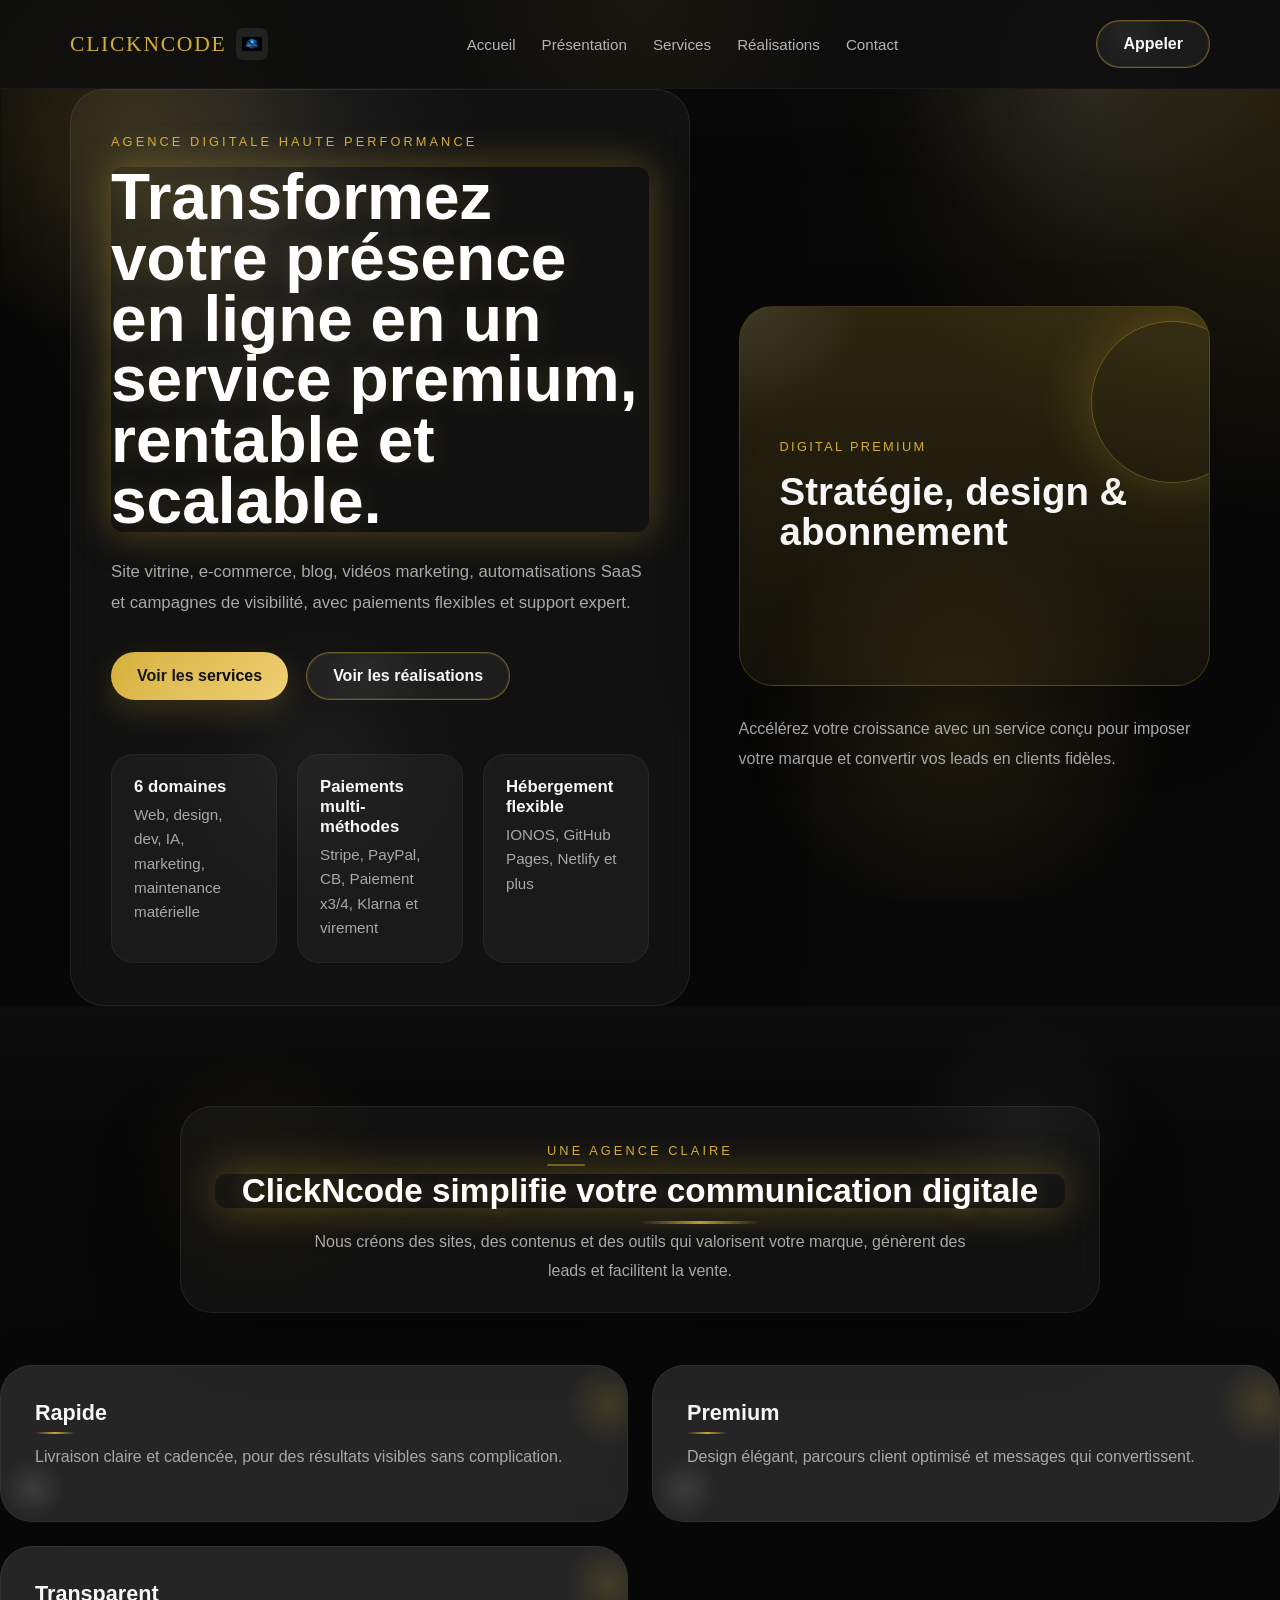
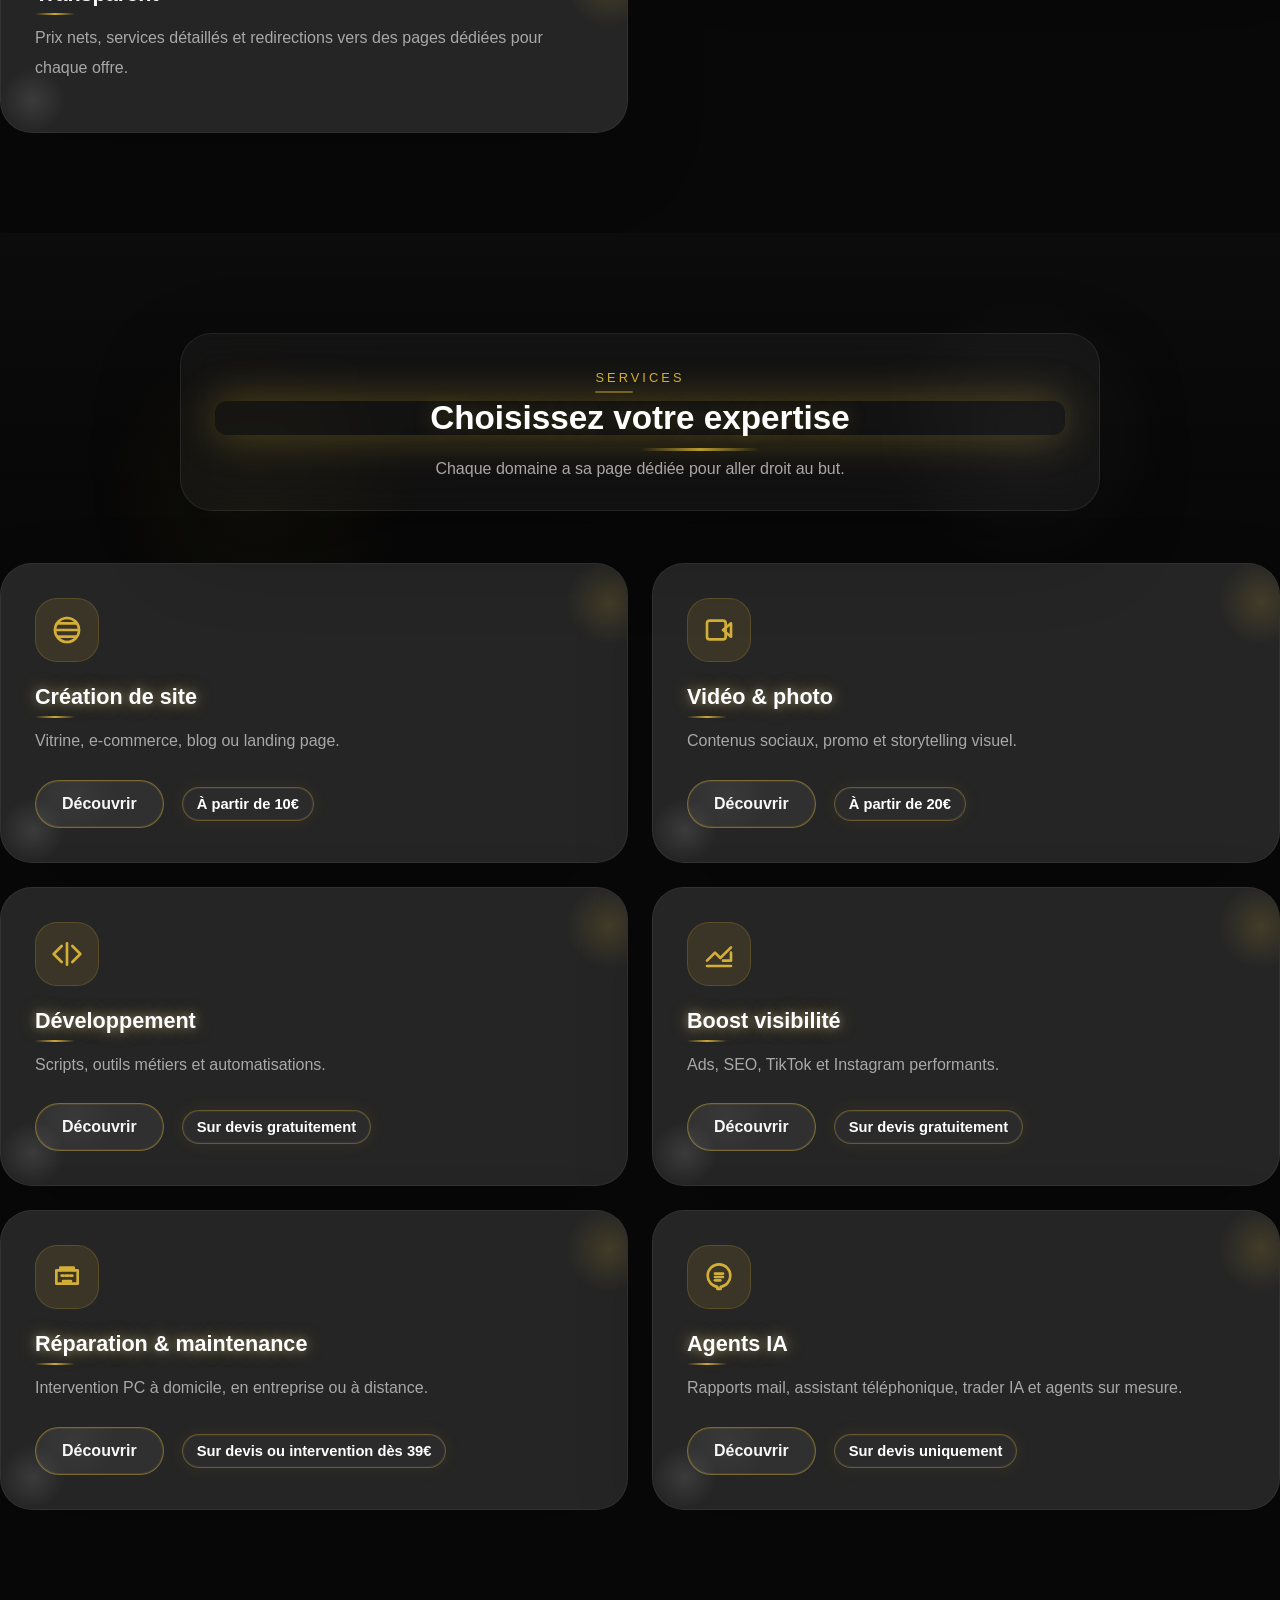
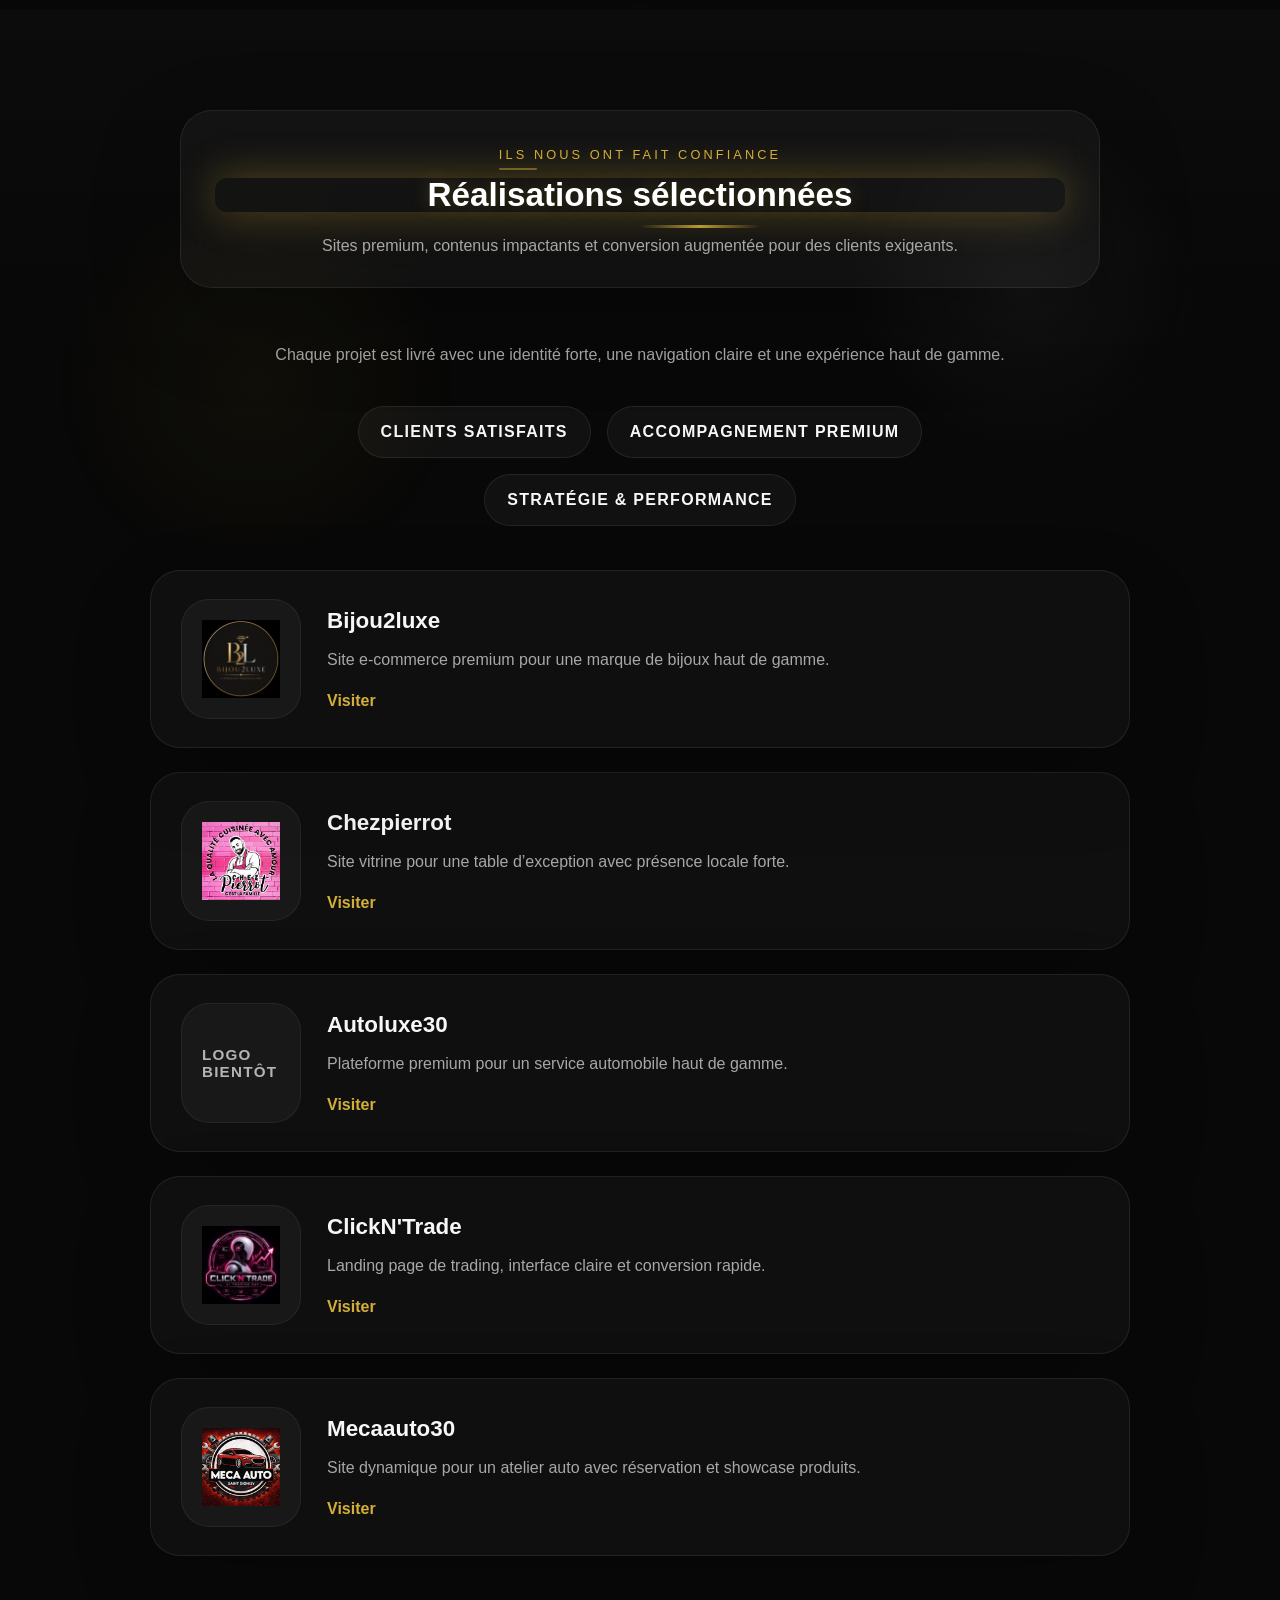
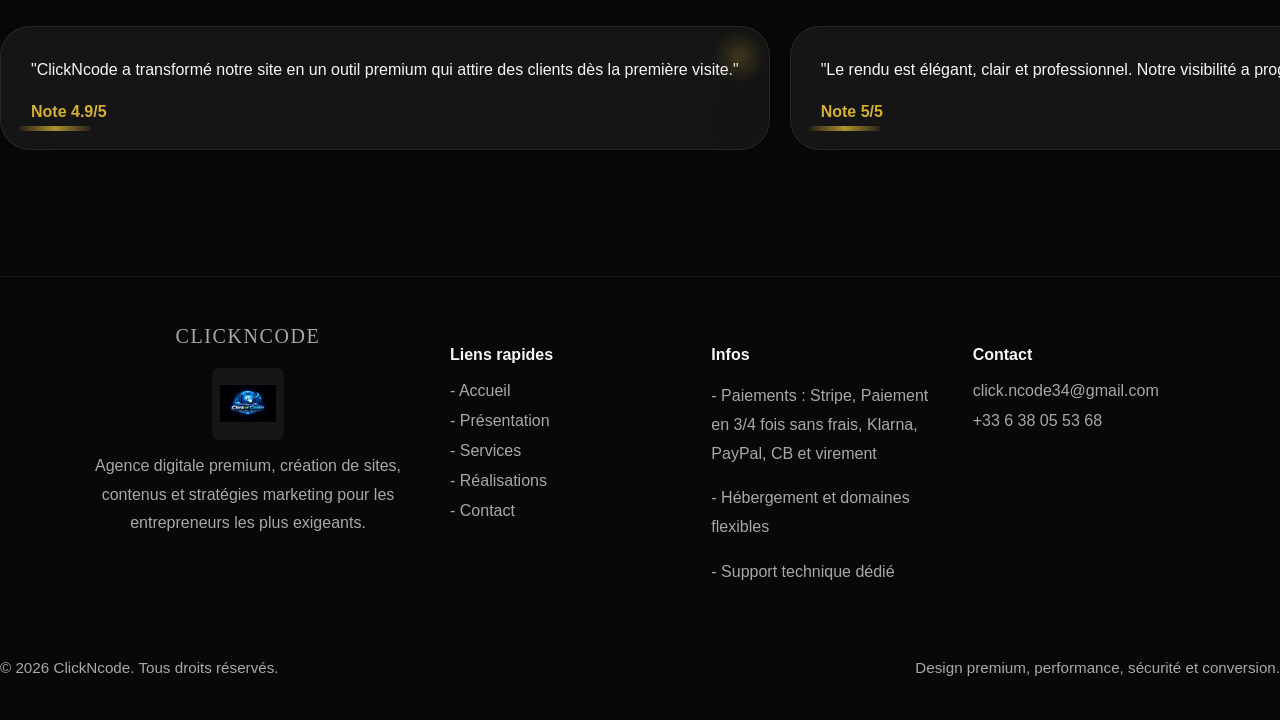
==== commit db13e36e: "Update index.html" ====
--- a/index.html
+++ b/index.html
@@ -36,7 +36,7 @@
         <a href="#footer">Contact</a>
       </nav>
       <div class="header-actions">
-        <a class="btn btn-secondary" href="tel:+33123456789">Appeler</a>
+        <a class="btn btn-secondary" href="tel:+33638055368">Appeler</a>
         <button class="menu-toggle" aria-label="Ouvrir le menu" aria-expanded="false">Menu</button>
       </div>
     </div>
@@ -48,7 +48,7 @@
     <a href="#services">Services</a>
     <a href="#realisations">Réalisations</a>
     <a href="#footer">Contact</a>
-    <a class="btn btn-primary" href="tel:+33123456789">Appeler</a>
+    <a class="btn btn-primary" href="tel:+33638055368">Appeler</a>
   </div>
 
   <main>
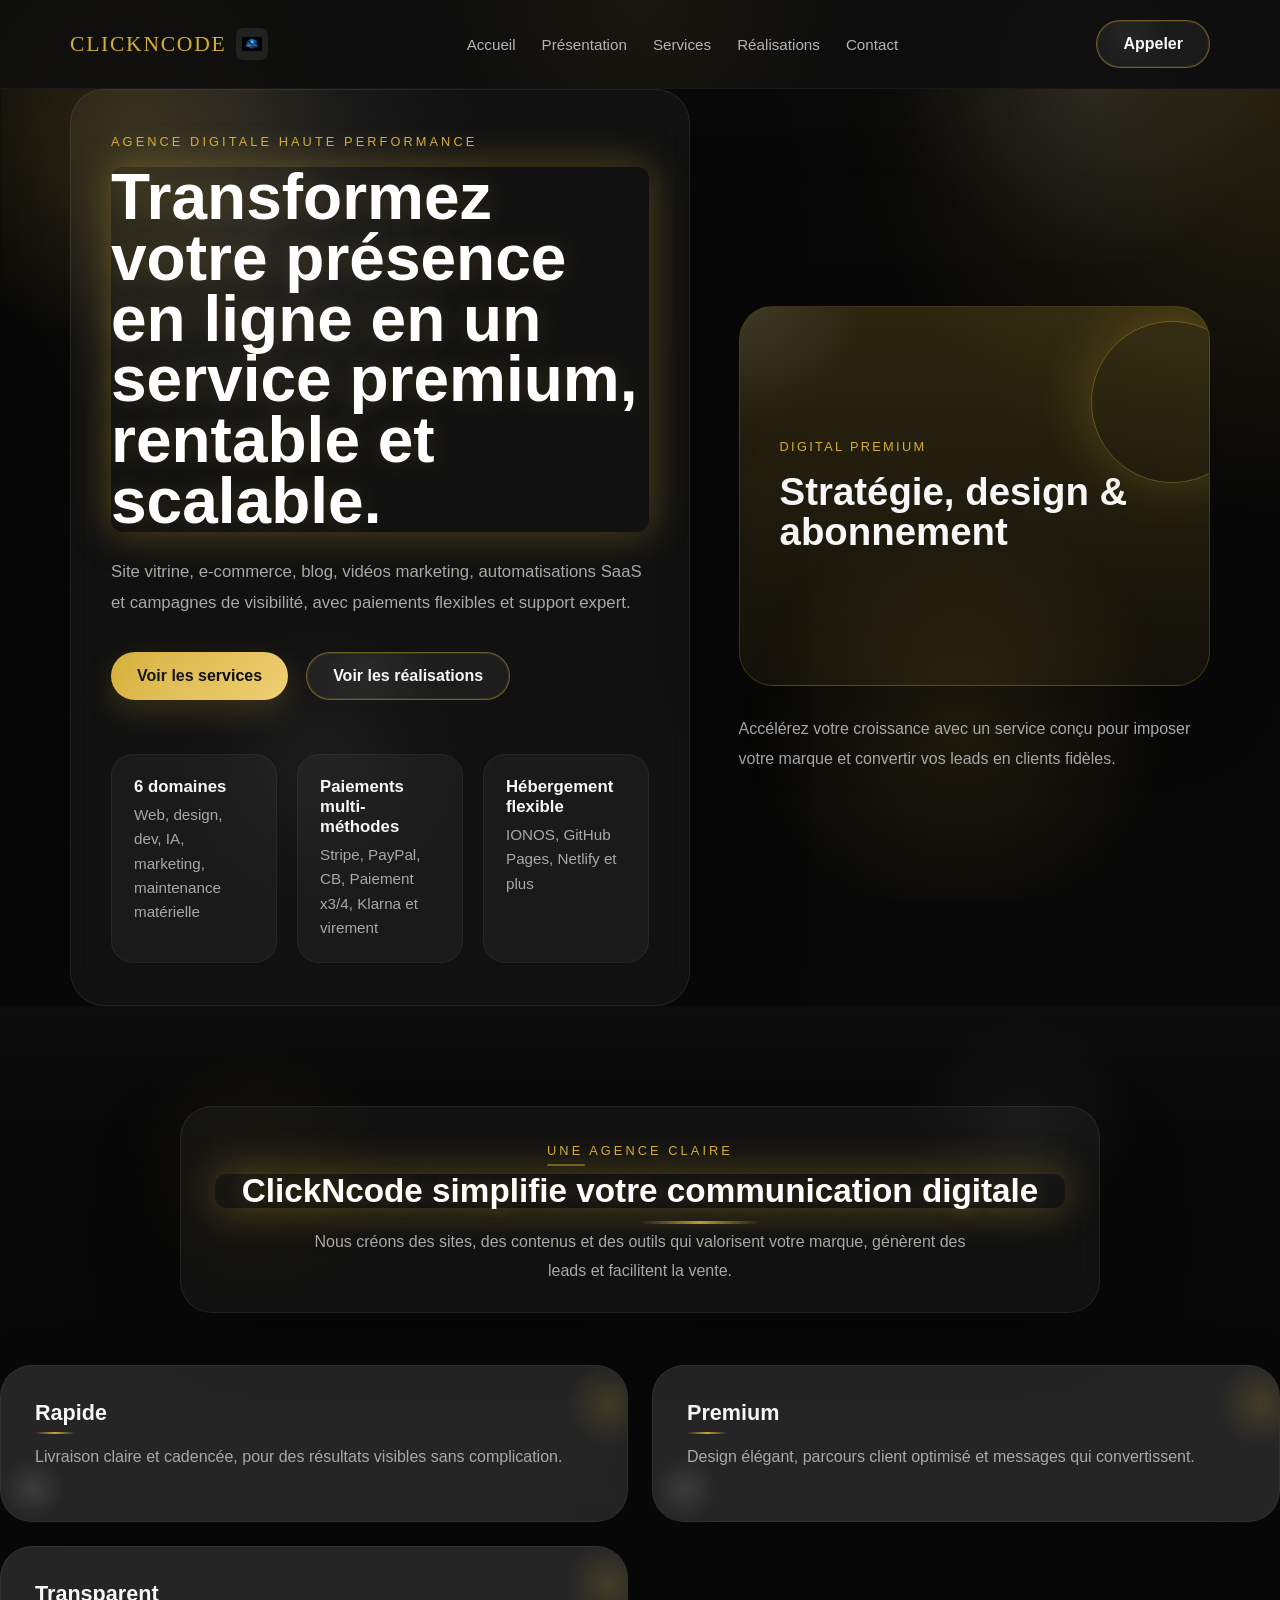
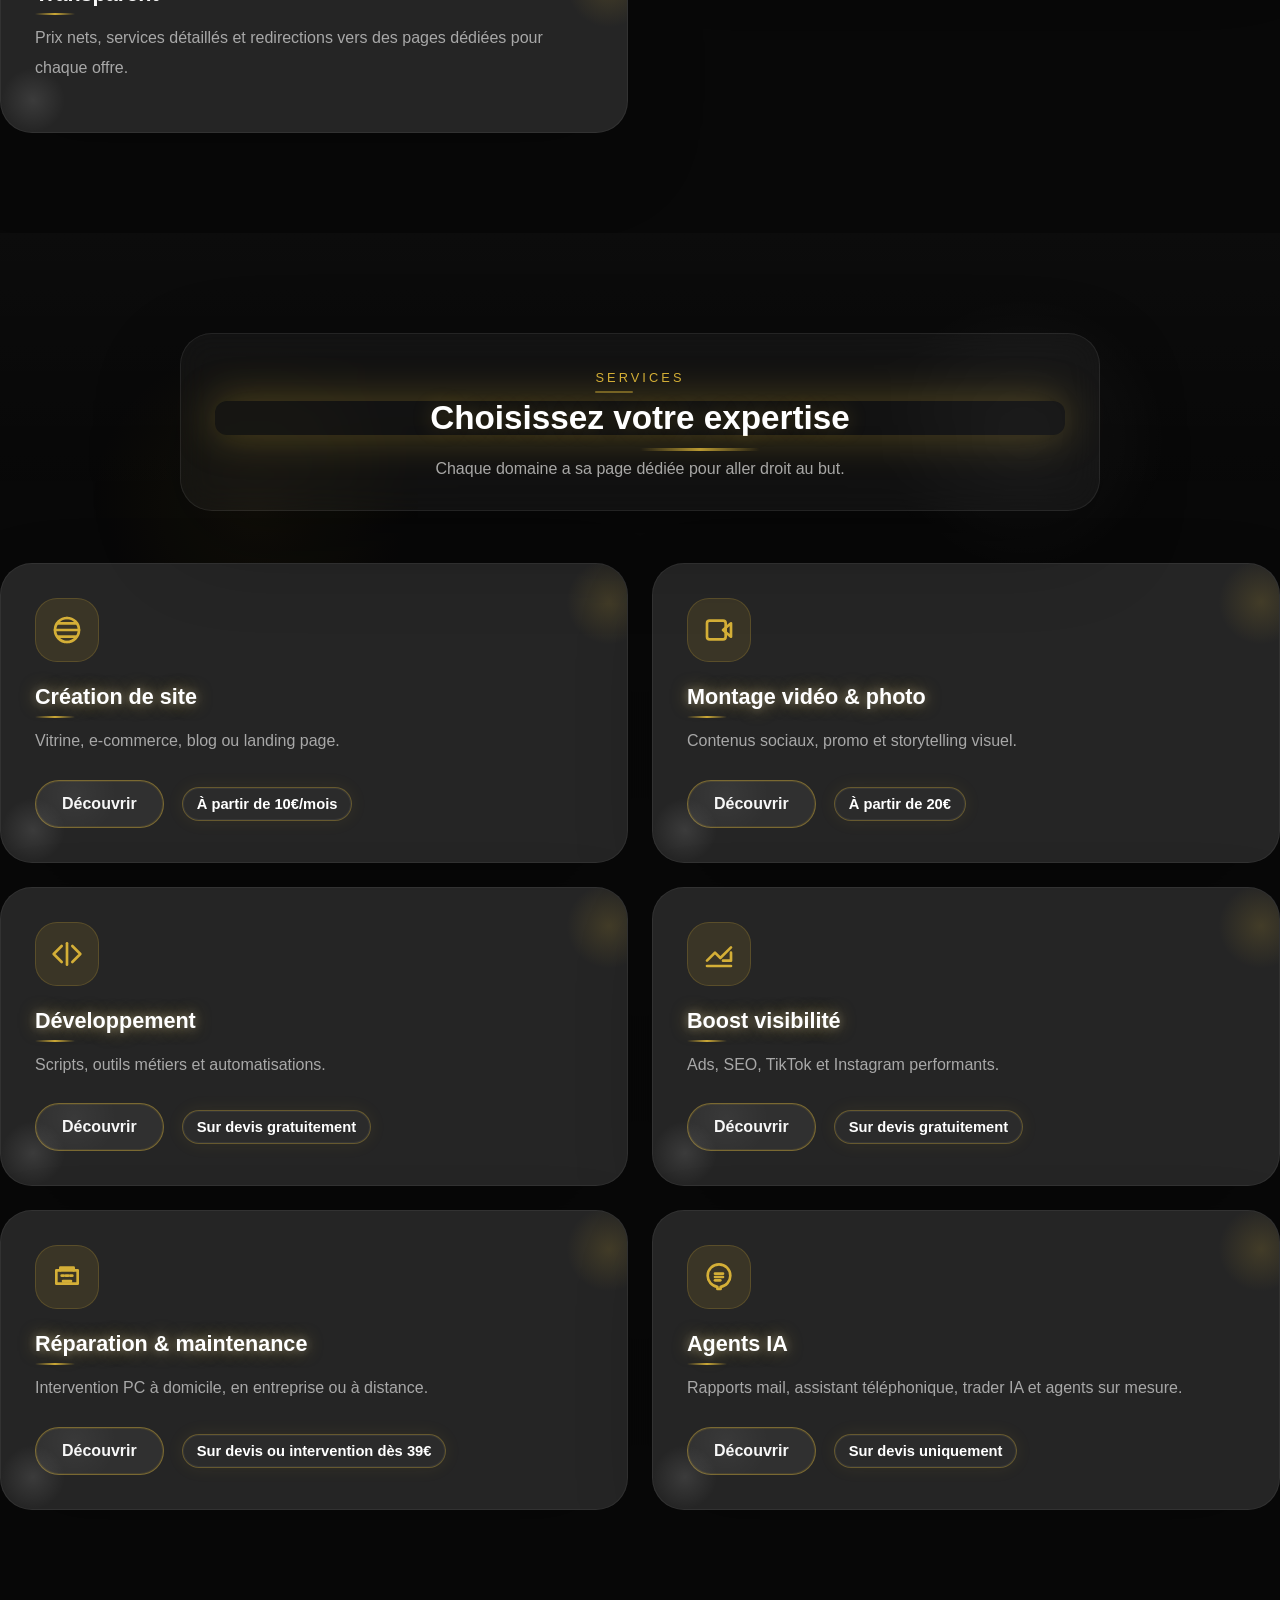
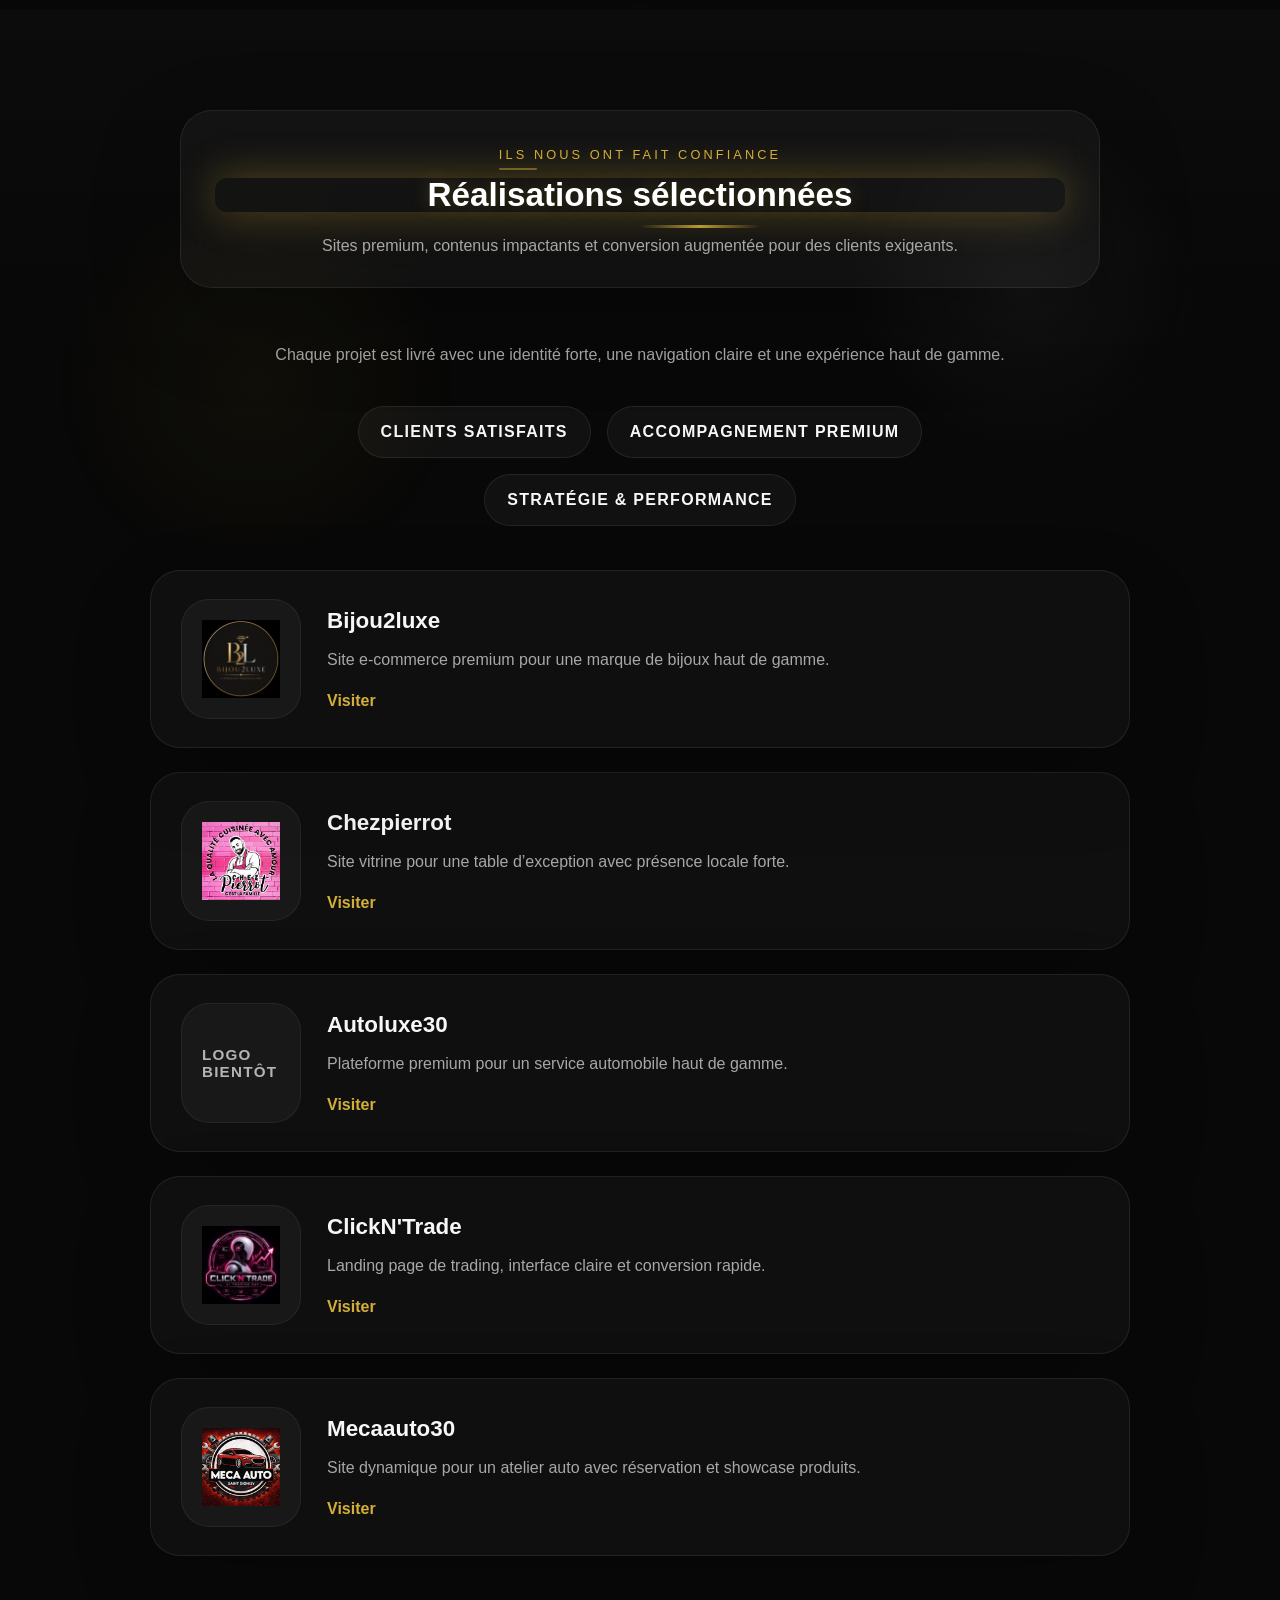
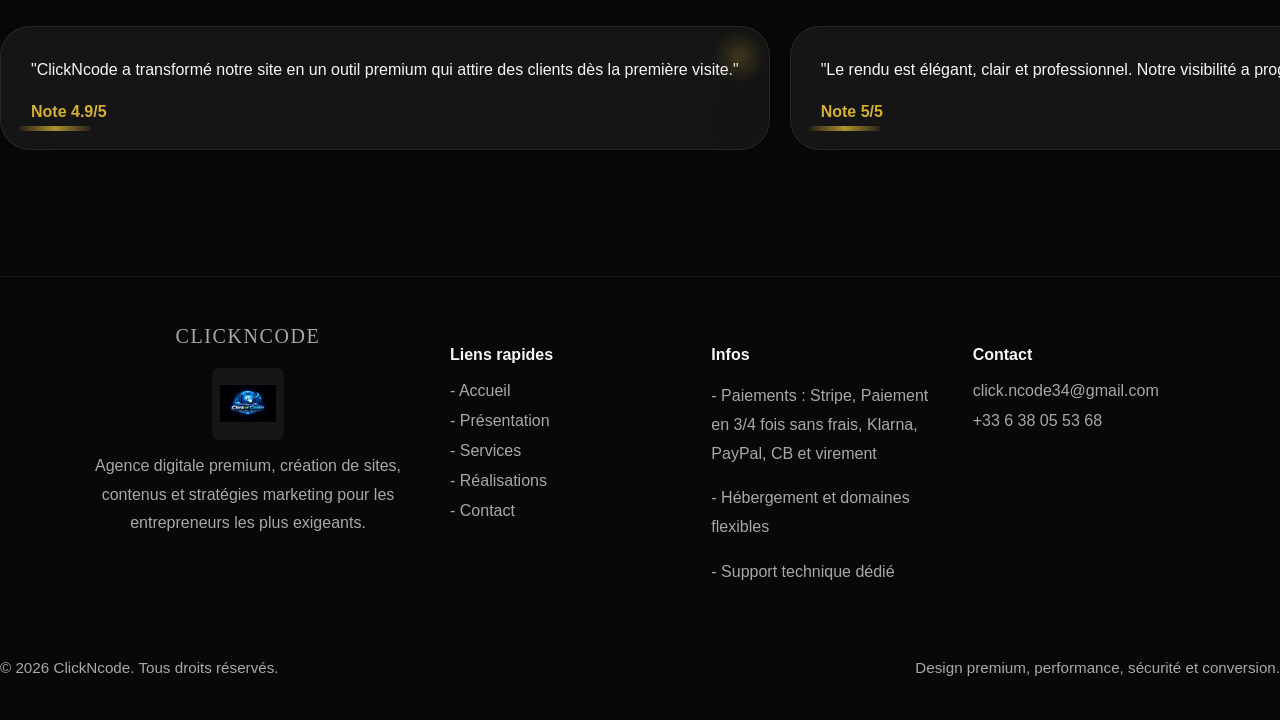
==== commit da9ef9eb: "Update index.html" ====
--- a/index.html
+++ b/index.html
@@ -115,12 +115,12 @@
           <p>Vitrine, e-commerce, blog ou landing page.</p>
           <div class="service-card-actions">
             <a class="btn btn-secondary" href="site-internet.html">Découvrir</a>
-            <span class="service-note">À partir de 10€</span>
+            <span class="service-note">À partir de 10€/mois</span>
           </div>
         </article>
         <article class="service-card fade-in">
           <div class="service-icon service-icon-video"></div>
-          <h3 class="text-neon text-underline-gold">Vidéo & photo</h3>
+          <h3 class="text-neon text-underline-gold">Montage vidéo & photo</h3>
           <p>Contenus sociaux, promo et storytelling visuel.</p>
           <div class="service-card-actions">
             <a class="btn btn-secondary" href="video-photo.html">Découvrir</a>
--- a/style.css
+++ b/style.css
@@ -1047,6 +1047,34 @@
   color: var(--color-primary);
 }
 
+@media (max-width: 820px) {
+  .testimonial-track {
+    gap: 14px;
+  }
+
+  .testimonial-card {
+    min-width: 260px;
+    padding: 22px 24px;
+  }
+
+  .testimonial-card p {
+    font-size: 0.95rem;
+    line-height: 1.75;
+  }
+}
+
+@media (max-width: 640px) {
+  .testimonial-card {
+    min-width: 220px;
+    padding: 18px 20px;
+  }
+
+  .testimonial-card p {
+    font-size: 0.92rem;
+    line-height: 1.7;
+  }
+}
+
 @keyframes slideTestimonials {
   0% { transform: translateX(0); }
   100% { transform: translateX(-50%); }
